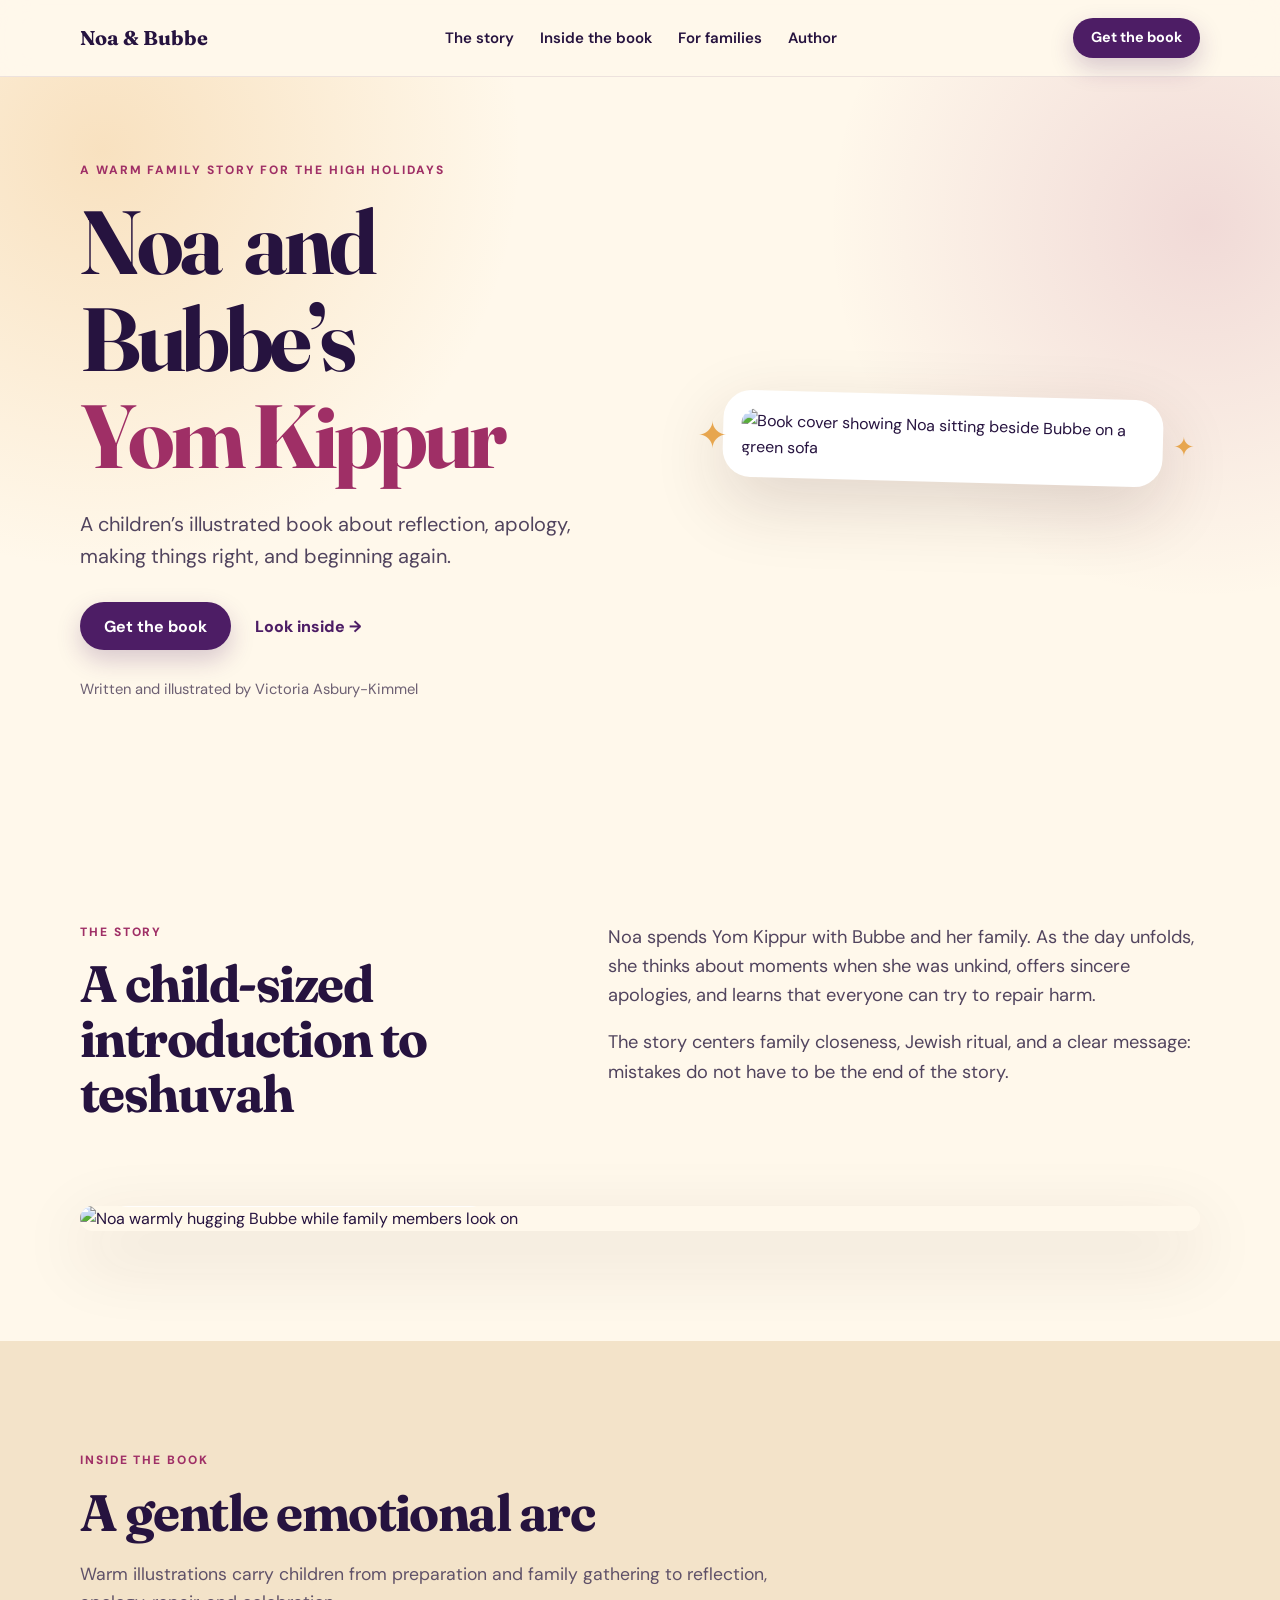
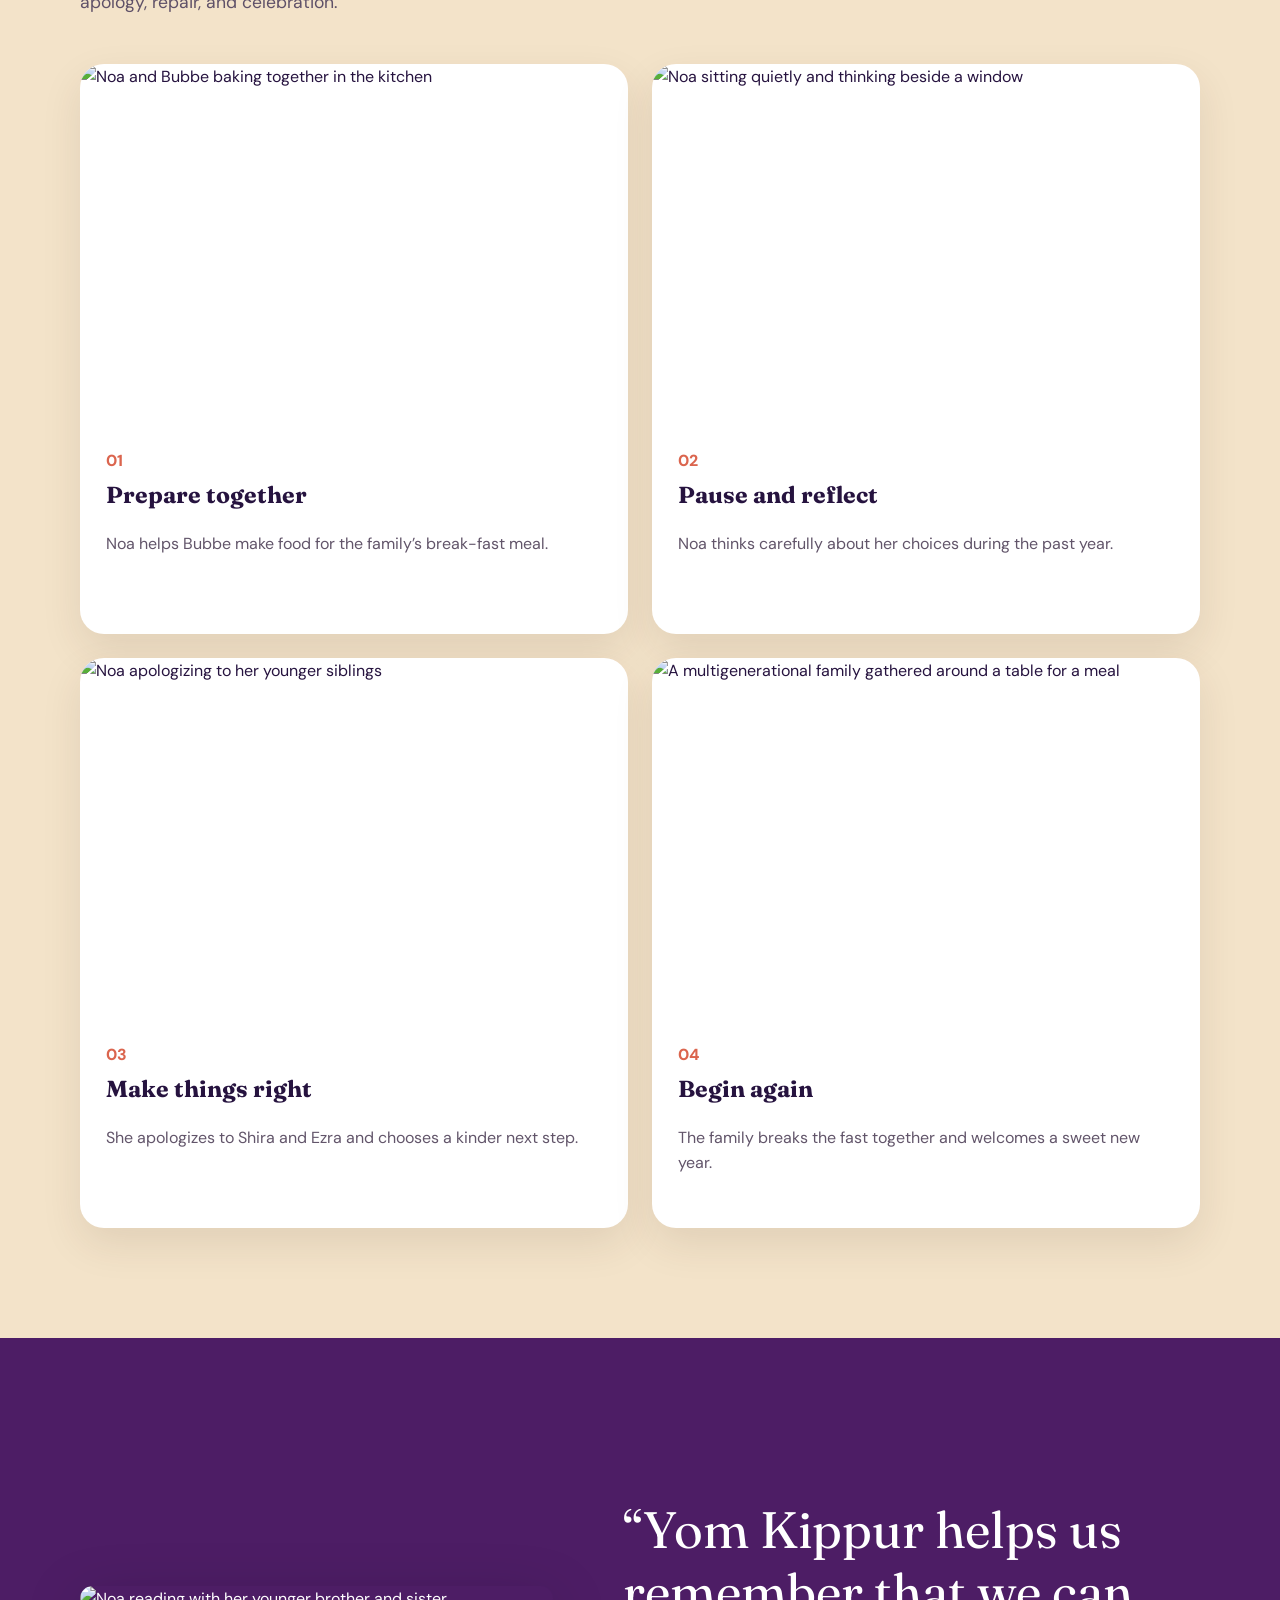
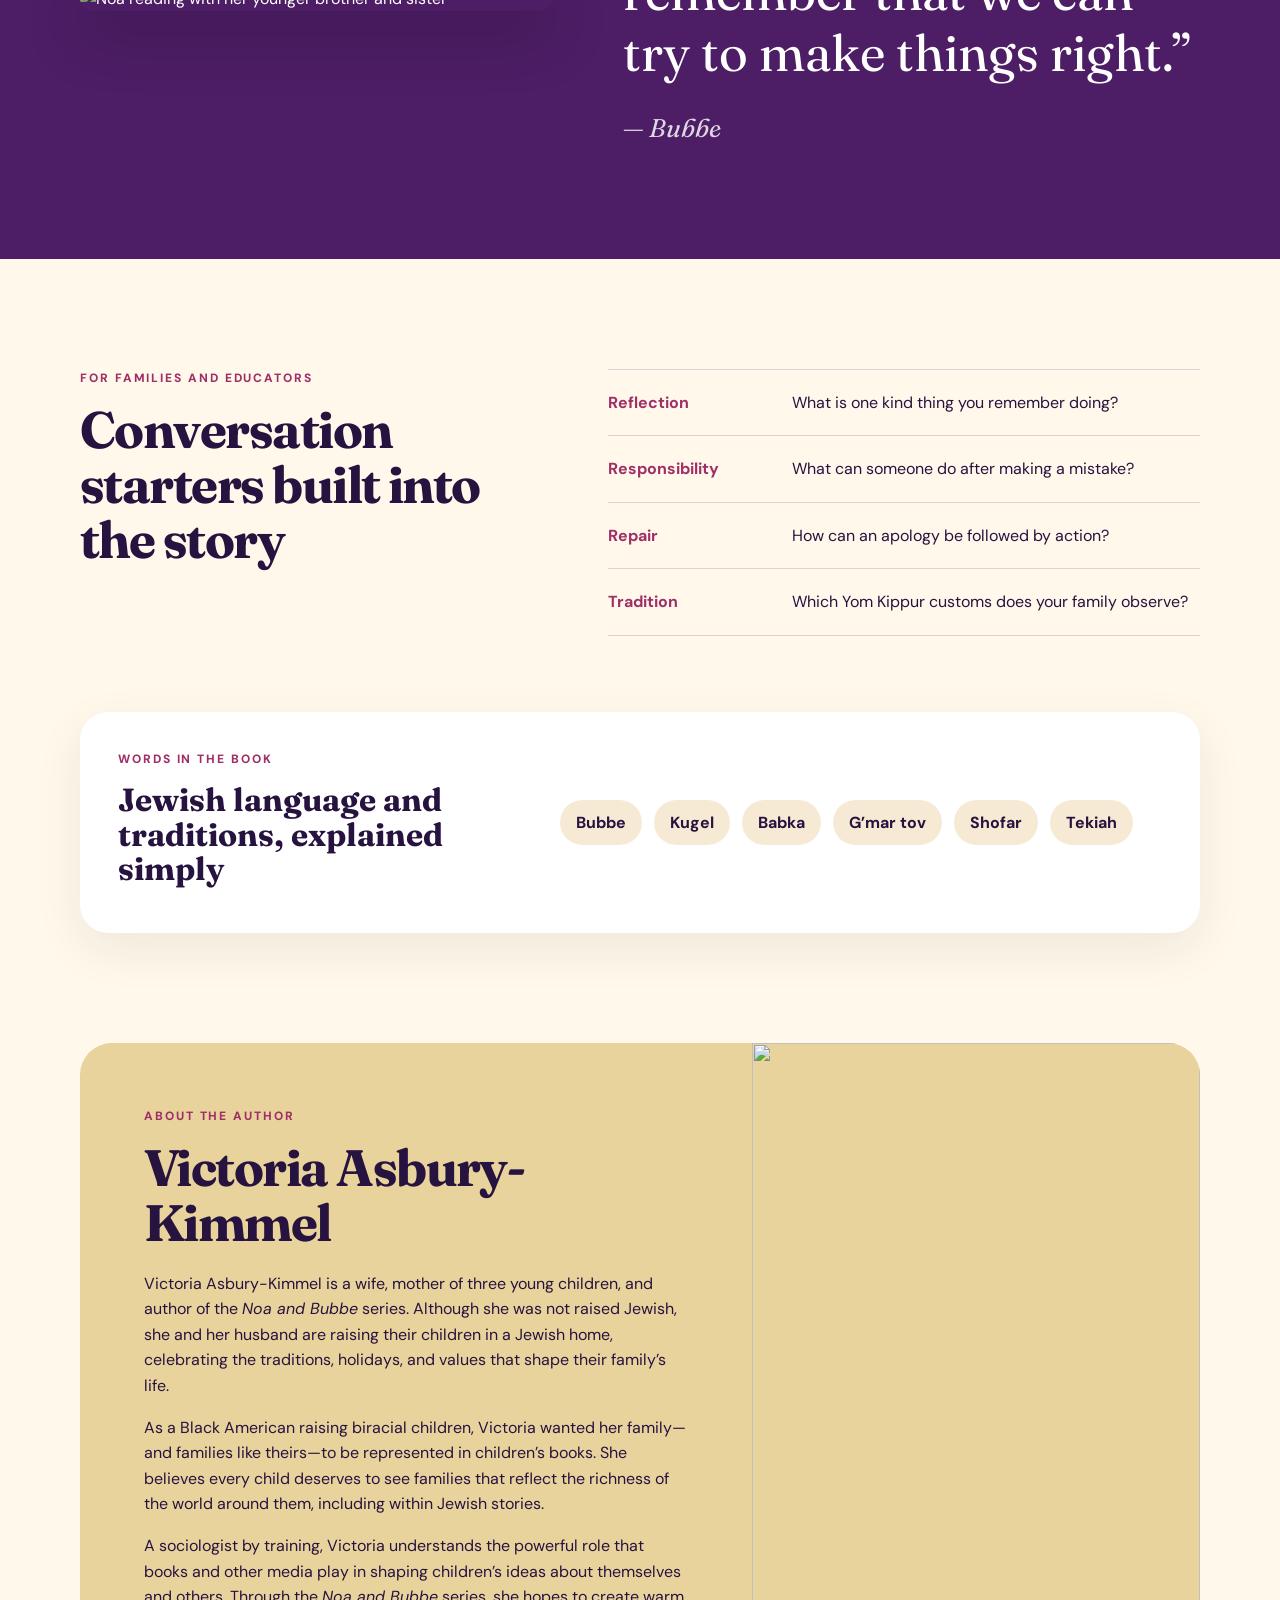
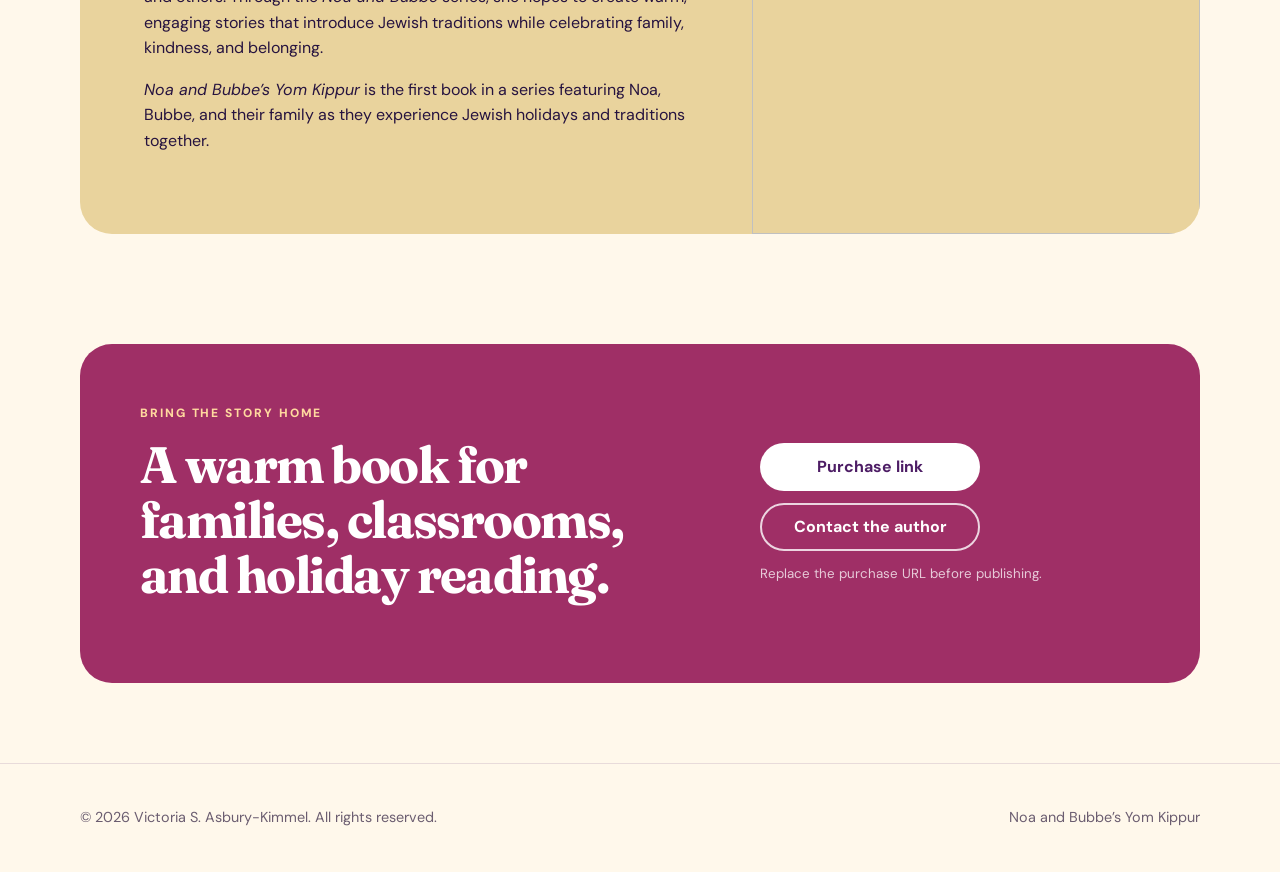
==== index.html @ d08d51b4 "Update index.html Updated email address; need to update seller link" ====
<!doctype html>
<html lang="en">
<head>
  <meta charset="utf-8">
  <meta name="viewport" content="width=device-width, initial-scale=1">
  <meta name="description" content="Noa and Bubbe's Yom Kippur, a children's illustrated book by Victoria Asbury-Kimmel about reflection, apology, repair, family, and fresh starts.">
  <title>Noa and Bubbe's Yom Kippur | Victoria Asbury-Kimmel</title>
  <link rel="preconnect" href="https://fonts.googleapis.com">
  <link rel="preconnect" href="https://fonts.gstatic.com" crossorigin>
  <link href="https://fonts.googleapis.com/css2?family=DM+Sans:wght@400;500;600;700&family=Fraunces:opsz,wght@9..144,600;9..144,700&display=swap" rel="stylesheet">
  <link rel="stylesheet" href="styles.css">
</head>
<body>
  <a class="skip-link" href="#main">Skip to content</a>
 
  <header class="site-header">
    <div class="shell nav">
      <a class="brand" href="#top" aria-label="Noa and Bubbe's Yom Kippur home">
        <span>Noa &amp; Bubbe</span>
      </a>
      <nav aria-label="Primary navigation">
        <a href="#story">The story</a>
        <a href="#inside">Inside the book</a>
        <a href="#families">For families</a>
        <a href="#author">Author</a>
      </nav>
      <a class="button button-small" href="#buy">Get the book</a>
    </div>
  </header>

  <main id="main">
    <section class="hero" id="top">
      <div class="shell hero-grid">
        <div class="hero-copy">
          <p class="eyebrow">A warm family story for the High Holidays</p>
          <h1>Noa <span class="title-and">and</span><br><span class="title-bubbe">Bubbe’s</span><br><em>Yom Kippur</em></h1>
          <p class="dek">A children’s illustrated book about reflection, apology, making things right, and beginning again.</p>
          <div class="hero-actions">
            <a class="button" href="#buy">Get the book</a>
            <a class="text-link" href="#inside">Look inside <span aria-hidden="true">→</span></a>
          </div>
          <p class="byline">Written and illustrated by Victoria Asbury-Kimmel</p>
        </div>
        <div class="hero-art">
          <div class="cover-frame">
            <img src="cover.png" alt="Book cover showing Noa sitting beside Bubbe on a green sofa">
          </div>
          <span class="spark spark-one">✦</span>
          <span class="spark spark-two">✦</span>
        </div>
      </div>
    </section>

    <section class="intro" id="story">
      <div class="shell two-column">
        <div>
          <p class="eyebrow">The story</p>
          <h2>A child-sized introduction to teshuvah</h2>
        </div>
        <div class="prose">
          <p>Noa spends Yom Kippur with Bubbe and her family. As the day unfolds, she thinks about moments when she was unkind, offers sincere apologies, and learns that everyone can try to repair harm.</p>
          <p>The story centers family closeness, Jewish ritual, and a clear message: mistakes do not have to be the end of the story.</p>
        </div>
      </div>
    </section>

    <section class="feature-image">
      <div class="shell">
        <figure class="wide-card">
          <img src="hero-family.png" alt="Noa warmly hugging Bubbe while family members look on">
          <figcaption>Family, tradition, reflection, and a fresh start.</figcaption>
        </figure>
      </div>
    </section>

    <section class="inside" id="inside">
      <div class="shell">
        <div class="section-heading">
          <p class="eyebrow">Inside the book</p>
          <h2>A gentle emotional arc</h2>
          <p>Warm illustrations carry children from preparation and family gathering to reflection, apology, repair, and celebration.</p>
        </div>

        <div class="story-grid">
          <article class="story-card preparation-card">
            <img src="baking.png" alt="Noa and Bubbe baking together in the kitchen">
            <div>
              <span>01</span>
              <h3>Prepare together</h3>
              <p>Noa helps Bubbe make food for the family’s break-fast meal.</p>
            </div>
          </article>
          <article class="story-card">
            <img src="reflection.png" alt="Noa sitting quietly and thinking beside a window">
            <div>
              <span>02</span>
              <h3>Pause and reflect</h3>
              <p>Noa thinks carefully about her choices during the past year.</p>
            </div>
          </article>
          <article class="story-card">
            <img src="apology.png" alt="Noa apologizing to her younger siblings">
            <div>
              <span>03</span>
              <h3>Make things right</h3>
              <p>She apologizes to Shira and Ezra and chooses a kinder next step.</p>
            </div>
          </article>
          <article class="story-card">
            <img src="break-fast.png" alt="A multigenerational family gathered around a table for a meal">
            <div>
              <span>04</span>
              <h3>Begin again</h3>
              <p>The family breaks the fast together and welcomes a sweet new year.</p>
            </div>
          </article>
        </div>
      </div>
    </section>

    <section class="quote-band">
      <div class="shell quote-wrap">
        <img src="reading.png" alt="Noa reading with her younger brother and sister">
        <blockquote>
          <p>“Yom Kippur helps us remember that we can try to make things right.”</p>
          <cite>— Bubbe</cite>
        </blockquote>
      </div>
    </section>

    <section class="families" id="families">
      <div class="shell two-column">
        <div>
          <p class="eyebrow">For families and educators</p>
          <h2>Conversation starters built into the story</h2>
        </div>
        <div class="family-list">
          <div><strong>Reflection</strong><span>What is one kind thing you remember doing?</span></div>
          <div><strong>Responsibility</strong><span>What can someone do after making a mistake?</span></div>
          <div><strong>Repair</strong><span>How can an apology be followed by action?</span></div>
          <div><strong>Tradition</strong><span>Which Yom Kippur customs does your family observe?</span></div>
        </div>
      </div>

      <div class="shell glossary-card">
        <div>
          <p class="eyebrow">Words in the book</p>
          <h3>Jewish language and traditions, explained simply</h3>
        </div>
        <div class="terms">
          <span>Bubbe</span><span>Kugel</span><span>Babka</span><span>G’mar tov</span><span>Shofar</span><span>Tekiah</span>
        </div>
      </div>
    </section>

    <section class="author" id="author">
      <div class="shell author-card">
        <div>
          <p class="eyebrow">About the author</p>
          <h2 class="author-name">Victoria Asbury-Kimmel</h2>
          <p>Victoria Asbury-Kimmel is a wife, mother of three young children, and author of the <em>Noa and Bubbe</em> series. Although she was not raised Jewish, she and her husband are raising their children in a Jewish home, celebrating the traditions, holidays, and values that shape their family’s life.</p>
          <p>As a Black American raising biracial children, Victoria wanted her family—and families like theirs—to be represented in children’s books. She believes every child deserves to see families that reflect the richness of the world around them, including within Jewish stories.</p>
          <p>A sociologist by training, Victoria understands the powerful role that books and other media play in shaping children’s ideas about themselves and others. Through the <em>Noa and Bubbe</em> series, she hopes to create warm, engaging stories that introduce Jewish traditions while celebrating family, kindness, and belonging.</p>
          <p><em>Noa and Bubbe’s Yom Kippur</em> is the first book in a series featuring Noa, Bubbe, and their family as they experience Jewish holidays and traditions together.</p>
        </div>
        <img src="floral.png" alt="" role="presentation">
      </div>
    </section>

    <section class="buy" id="buy">
      <div class="shell buy-card">
        <div>
          <p class="eyebrow">Bring the story home</p>
          <h2>A warm book for families, classrooms, and holiday reading.</h2>
        </div>
        <div class="buy-actions">
          <a class="button button-light" href="#" aria-label="Purchase link placeholder">Purchase link</a>
          <a class="button button-outline" href="mailto:victoriaasburykimmel@gmail.com">Contact the author</a>
          <small>Replace the purchase URL before publishing.</small>
        </div>
      </div>
    </section>
  </main>

  <footer>
    <div class="shell footer-grid">
      <p>© 2026 Victoria S. Asbury-Kimmel. All rights reserved.</p>
      <p>Noa and Bubbe’s Yom Kippur</p>
    </div>
  </footer>

  <script src="script.js"></script>
</body>
</html>
---- styles.css ----
:root {
  --ink: #26133f;
  --plum: #4d1d65;
  --berry: #9f2f66;
  --coral: #db654e;
  --gold: #e7a64f;
  --cream: #fff8eb;
  --paper: #f7ead4;
  --sage: #7c9472;
  --white: #ffffff;
  --shadow: 0 24px 70px rgba(63, 33, 31, .16);
}

* { box-sizing: border-box; }
html { scroll-behavior: smooth; }
body {
  margin: 0;
  color: var(--ink);
  background: var(--cream);
  font-family: "DM Sans", sans-serif;
  line-height: 1.6;
}
img { display: block; max-width: 100%; }
a { color: inherit; }
.shell { width: min(1120px, calc(100% - 40px)); margin-inline: auto; }
.skip-link { position: absolute; left: -9999px; }
.skip-link:focus { left: 16px; top: 16px; z-index: 100; background: white; padding: 12px; }

.site-header {
  position: sticky; top: 0; z-index: 20;
  background: rgba(255, 248, 235, .88);
  backdrop-filter: blur(16px);
  border-bottom: 1px solid rgba(77,29,101,.1);
}
.nav { height: 76px; display: flex; align-items: center; justify-content: space-between; gap: 24px; }
.brand { text-decoration: none; font-family: "Fraunces", serif; font-size: 1.25rem; font-weight: 700; }
nav { display: flex; gap: 26px; }
nav a { text-decoration: none; font-size: .94rem; font-weight: 600; }
nav a:hover { color: var(--berry); }

.button {
  display: inline-flex; align-items: center; justify-content: center;
  min-height: 48px; padding: 0 24px; border-radius: 999px;
  background: var(--plum); color: white; text-decoration: none; font-weight: 700;
  box-shadow: 0 10px 24px rgba(77,29,101,.22);
  transition: transform .2s ease, box-shadow .2s ease;
}
.button:hover { transform: translateY(-2px); box-shadow: 0 14px 30px rgba(77,29,101,.28); }
.button-small { min-height: 40px; padding-inline: 18px; font-size: .9rem; }

.hero {
  position: relative; overflow: hidden;
  background:
    radial-gradient(circle at 8% 10%, rgba(231,166,79,.28), transparent 31%),
    radial-gradient(circle at 94% 20%, rgba(159,47,102,.15), transparent 28%),
    var(--cream);
  padding: 84px 0 96px;
}
.hero::after {
  content: ""; position: absolute; inset: auto 0 0; height: 24px;
  background: url("assets/floral.png") center/340px auto repeat-x;
  opacity: .28;
}
.hero-grid { display: grid; grid-template-columns: 1.02fr .98fr; align-items: center; gap: 72px; }
.eyebrow {
  margin: 0 0 14px; color: var(--berry); text-transform: uppercase;
  letter-spacing: .16em; font-size: .75rem; font-weight: 800;
}
h1, h2, h3 { font-family: "Fraunces", serif; line-height: 1.08; margin-top: 0; }
h1 { font-size: clamp(3rem, 7vw, 5.65rem); margin-bottom: 24px; letter-spacing: -.045em; }
h1 em { color: var(--berry); font-style: normal; }

.title-and {
  display: inline-block;
  margin-left: .16em;
}
.title-bubbe {
  display: inline-block;
  margin-left: 0;
}

h2 { font-size: clamp(2.1rem, 4vw, 3.55rem); letter-spacing: -.03em; margin-bottom: 20px; }
h3 { font-size: 1.45rem; margin-bottom: 8px; }
.dek { max-width: 640px; font-size: 1.25rem; margin-bottom: 30px; color: #51445e; }
.hero-actions { display: flex; align-items: center; gap: 24px; }
.text-link { color: var(--plum); font-weight: 800; text-decoration: none; }
.byline { margin-top: 28px; font-size: .92rem; color: #6d6073; }
.hero-art { position: relative; display: grid; place-items: center; }
.cover-frame {
  width: min(440px, 100%);
  padding: 18px; border-radius: 28px; background: white; box-shadow: var(--shadow);
  transform: rotate(1.5deg);
}
.cover-frame img { border-radius: 16px; }
.spark { position: absolute; color: var(--gold); font-size: 2.3rem; }
.spark-one { left: 2%; top: 12%; }
.spark-two { right: 1%; bottom: 16%; font-size: 1.6rem; }

.intro { padding: 110px 0 64px; }
.two-column { display: grid; grid-template-columns: .85fr 1.15fr; gap: 90px; }
.prose { font-size: 1.14rem; color: #51445e; }
.prose p:first-child { margin-top: 0; }

.feature-image { padding-bottom: 110px; }
.wide-card { margin: 0; position: relative; overflow: hidden; border-radius: 32px; box-shadow: var(--shadow); }
.wide-card img { width: 100%; max-height: 690px; object-fit: cover; }
.wide-card figcaption {
  position: absolute; left: 24px; bottom: 24px; margin: 0;
  background: rgba(255,255,255,.9); padding: 12px 18px; border-radius: 999px; font-weight: 700;
}

.inside { padding: 110px 0; background: #f3e3c9; }
.section-heading { max-width: 730px; margin-bottom: 48px; }
.section-heading > p:last-child { font-size: 1.1rem; color: #5f5168; }
.story-grid {
  display: grid;
  grid-template-columns: repeat(2, minmax(0, 1fr));
  gap: 24px;
  align-items: stretch;
}
.story-card {
  background: var(--white);
  border-radius: 24px;
  overflow: hidden;
  box-shadow: 0 16px 40px rgba(67,39,25,.1);
  display: grid;
  grid-template-rows: 360px 1fr;
  min-height: 570px;
}
.story-card img {
  width: 100%;
  height: 360px;
  object-fit: cover;
  object-position: center;
}
.preparation-card img {
  object-position: center 58%;
}
.story-card > div {
  padding: 24px 26px 28px;
  min-height: 210px;
  display: flex;
  flex-direction: column;
  justify-content: flex-start;
}
.story-card span { display: inline-block; color: var(--coral); font-weight: 800; margin-bottom: 8px; }
.story-card p { margin-bottom: 0; color: #62556a; }

.quote-band { padding: 110px 0; background: var(--plum); color: white; }
.quote-wrap { display: grid; grid-template-columns: .9fr 1.1fr; gap: 70px; align-items: center; }
.quote-wrap img { border-radius: 28px; box-shadow: 0 20px 60px rgba(0,0,0,.25); }
blockquote { margin: 0; }
blockquote p {
  font-family: "Fraunces", serif;
  font-size: clamp(2rem,4vw,3.8rem);
  line-height: 1.2;
  margin-bottom: 24px;
}
blockquote cite {
  display: block;
  font-family: "Fraunces", serif;
  font-size: clamp(1.2rem, 2vw, 1.8rem);
  font-style: italic;
  color: rgba(255,255,255,.82);
}

.families { padding: 110px 0; }
.family-list { border-top: 1px solid rgba(77,29,101,.18); }
.family-list div { display: grid; grid-template-columns: 160px 1fr; gap: 24px; padding: 20px 0; border-bottom: 1px solid rgba(77,29,101,.18); }
.family-list strong { color: var(--berry); }
.glossary-card {
  margin-top: 76px; padding: 38px; border-radius: 28px; background: white;
  display: grid; grid-template-columns: .8fr 1.2fr; align-items: center; gap: 40px;
  box-shadow: 0 16px 48px rgba(67,39,25,.08);
}
.glossary-card h3 { font-size: 2rem; }
.terms { display: flex; flex-wrap: wrap; gap: 12px; }
.terms span { background: var(--paper); padding: 10px 16px; border-radius: 999px; font-weight: 700; }

.author { padding: 0 0 110px; }
.author-card { overflow: hidden; background: #e9d39d; border-radius: 32px; display: grid; grid-template-columns: 1.2fr .8fr; align-items: stretch; }
.author-card > div { padding: 64px; }
.author-card img { width: 100%; height: 100%; object-fit: cover; }
.placeholder-note { font-size: .9rem; color: #62556a; font-style: italic; }

.buy { padding: 0 0 80px; }
.buy-card {
  background: var(--berry); color: white; border-radius: 32px; padding: 60px;
  display: grid; grid-template-columns: 1.2fr .8fr; gap: 50px; align-items: center;
}
.buy-card .eyebrow { color: #ffd99f; }
.buy-actions { display: flex; flex-direction: column; align-items: flex-start; gap: 12px; }
.button-light { background: white; color: var(--plum); box-shadow: none; min-width: 220px; }
.button-outline { background: transparent; border: 2px solid rgba(255,255,255,.8); box-shadow: none; min-width: 220px; }
.buy-actions small { max-width: 300px; color: rgba(255,255,255,.75); }

footer { padding: 28px 0; border-top: 1px solid rgba(77,29,101,.13); font-size: .9rem; color: #6b5d70; }
.footer-grid { display: flex; justify-content: space-between; gap: 20px; }

@media (max-width: 820px) {
  nav { display: none; }
  .hero { padding-top: 58px; }
  .hero-grid, .two-column, .quote-wrap, .glossary-card, .author-card, .buy-card { grid-template-columns: 1fr; gap: 42px; }
  .hero-copy { text-align: center; }
  .dek { margin-inline: auto; }
  .hero-actions { justify-content: center; }
  .hero-art { max-width: 520px; margin-inline: auto; }
  .story-grid { grid-template-columns: 1fr; }
  .author-card img { max-height: 340px; }
}
@media (max-width: 560px) {
  .shell { width: min(100% - 28px, 1120px); }
  .site-header .button-small { display: none; }
  h1 { font-size: 3.25rem; }
  .hero-actions { flex-direction: column; }
  .intro, .inside, .quote-band, .families { padding-block: 76px; }
  .family-list div { grid-template-columns: 1fr; gap: 4px; }
  .glossary-card, .author-card > div, .buy-card { padding: 30px; }
  .footer-grid { flex-direction: column; gap: 4px; }
}


@media (max-width: 820px) {
  .story-card {
    grid-template-rows: 320px 1fr;
    min-height: 530px;
  }
  .story-card img {
    height: 320px;
  }
}


@media (max-width: 560px) {
  .story-card {
    grid-template-rows: 250px 1fr;
    min-height: 460px;
  }
  .story-card img {
    height: 250px;
  }
}


.author-name{
  white-space: normal;
}
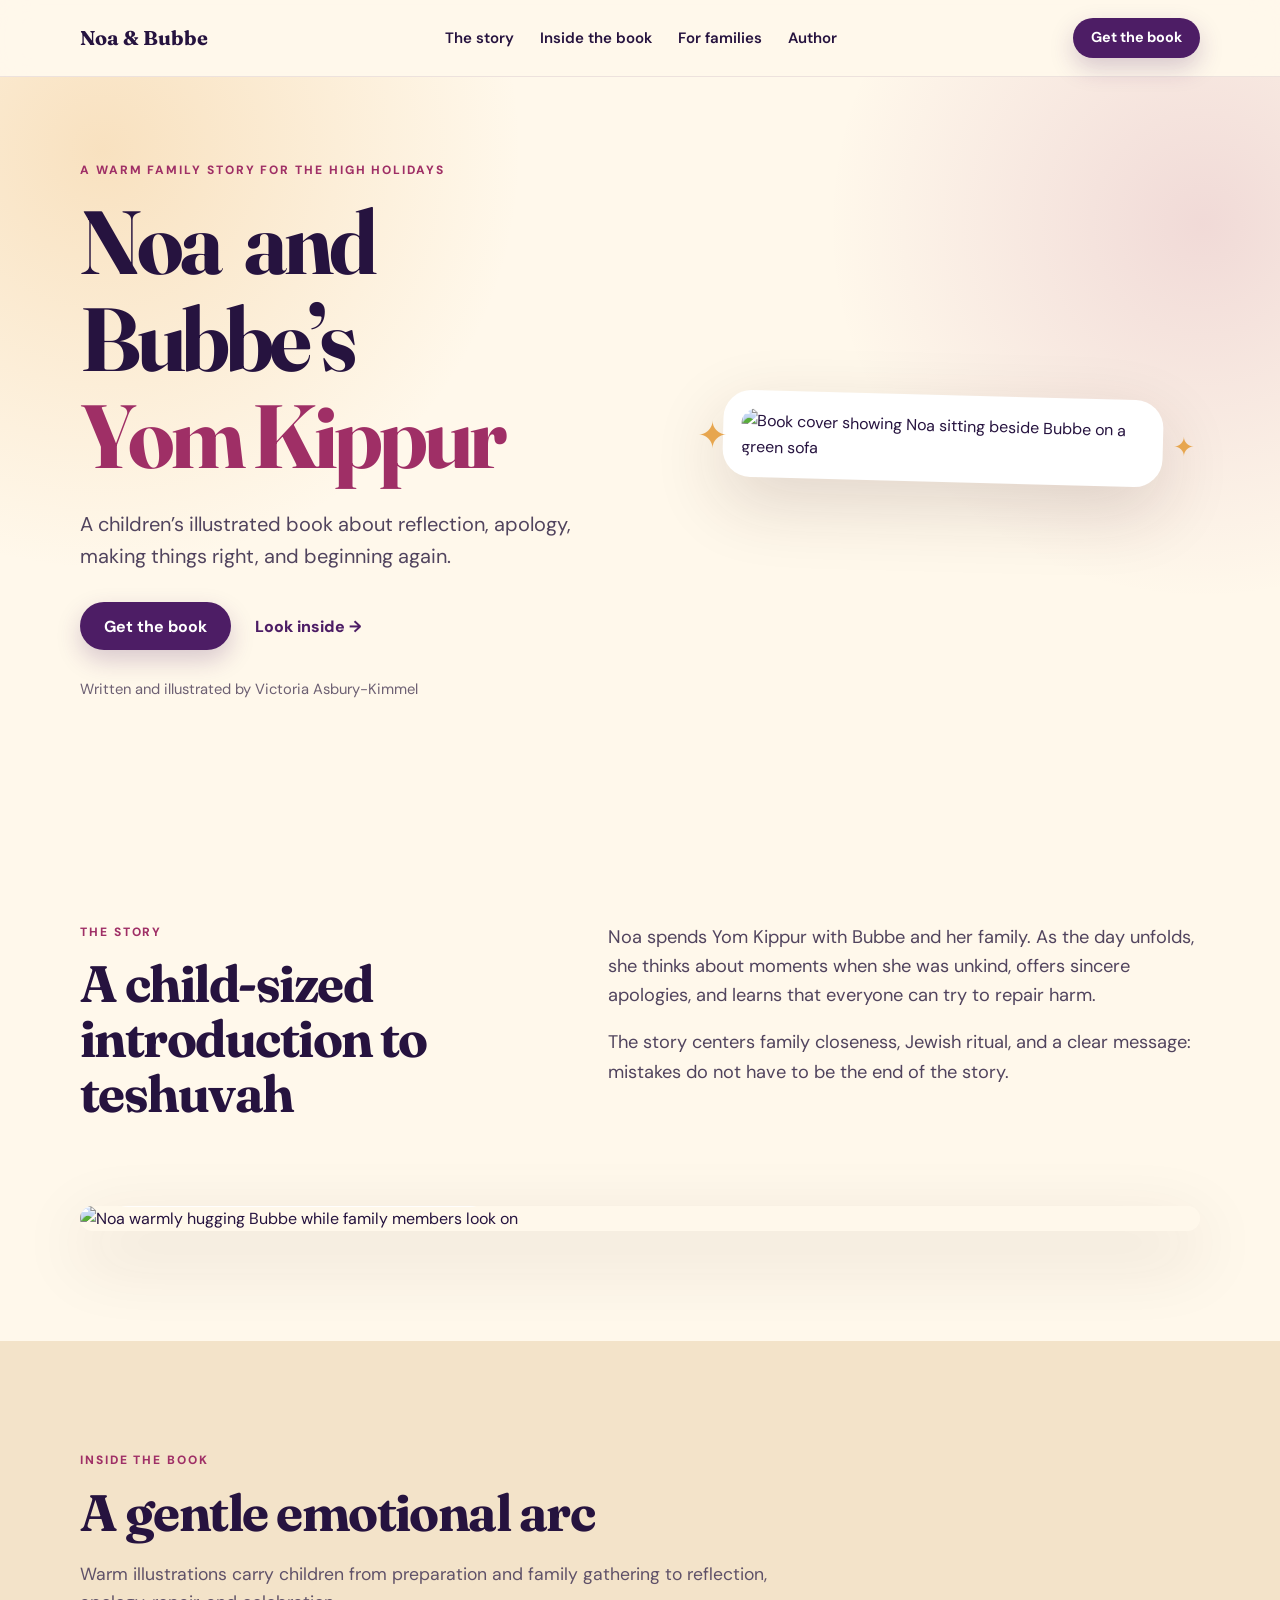
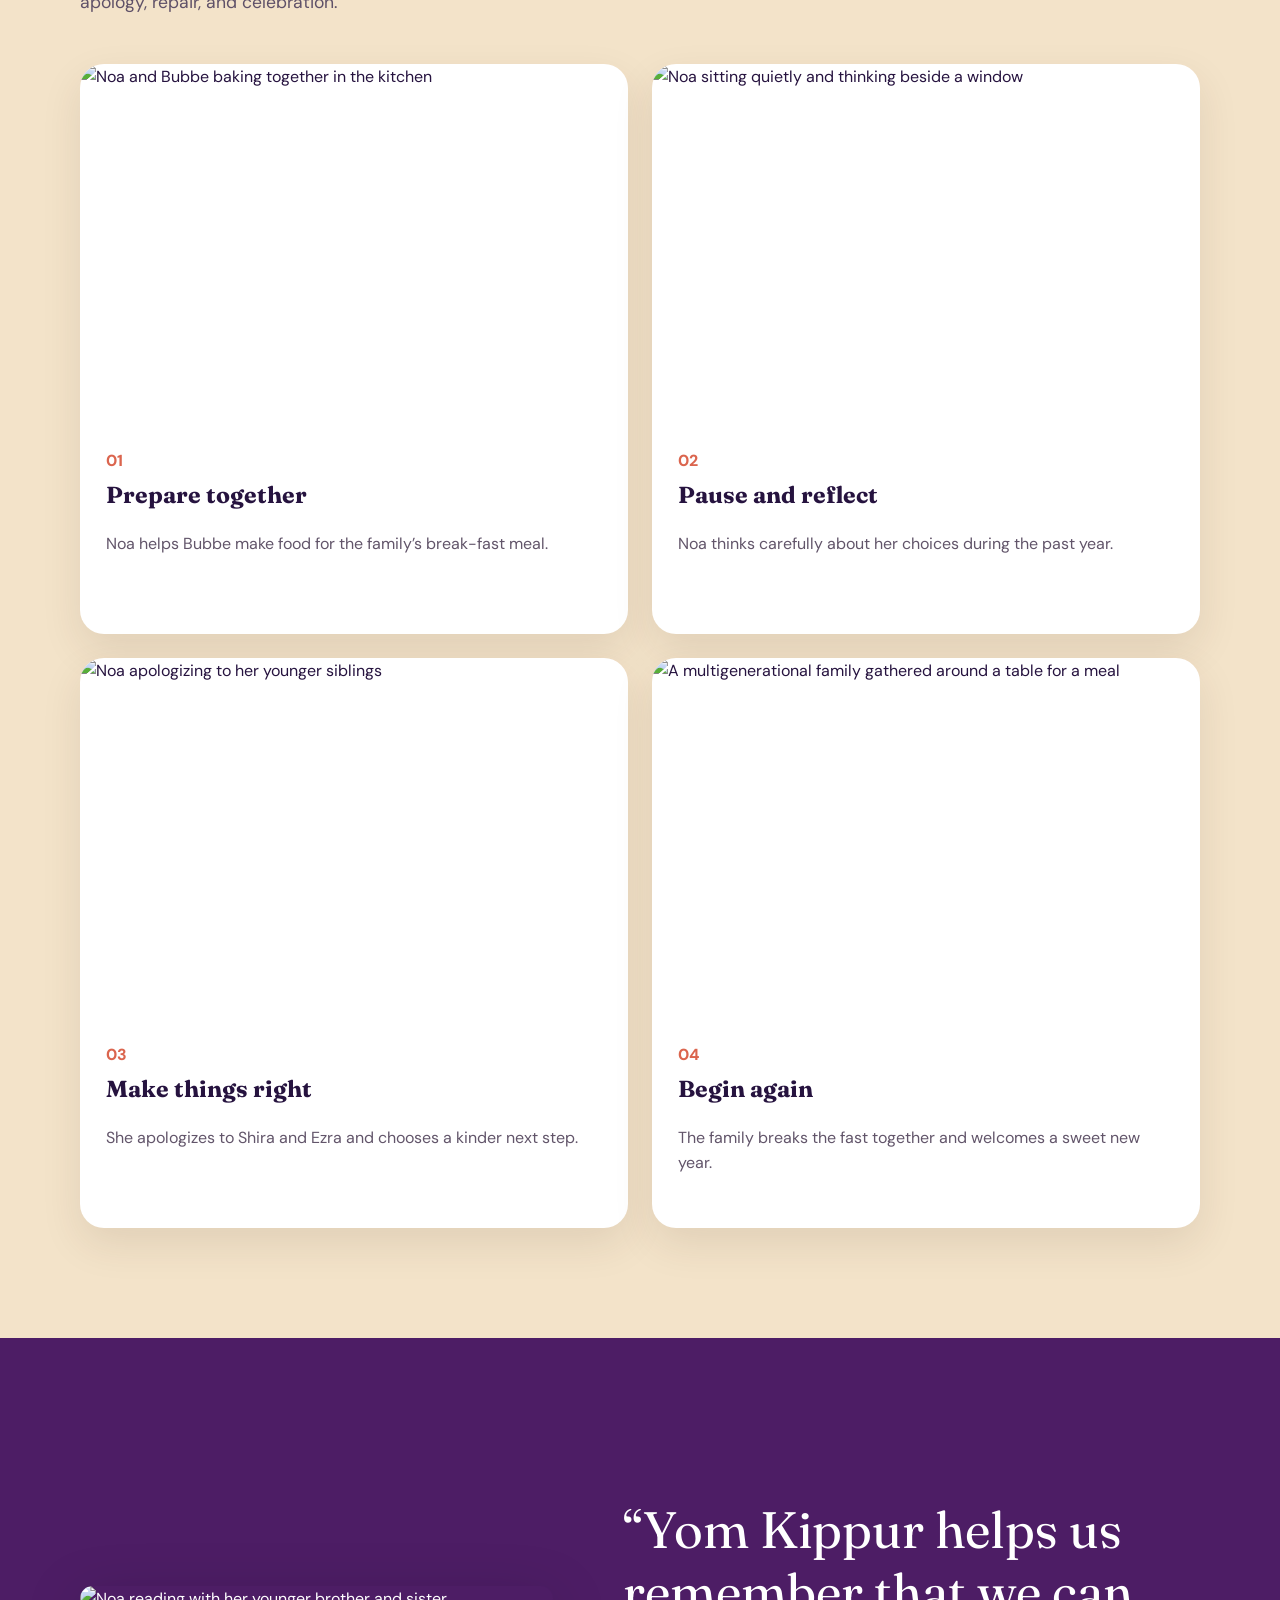
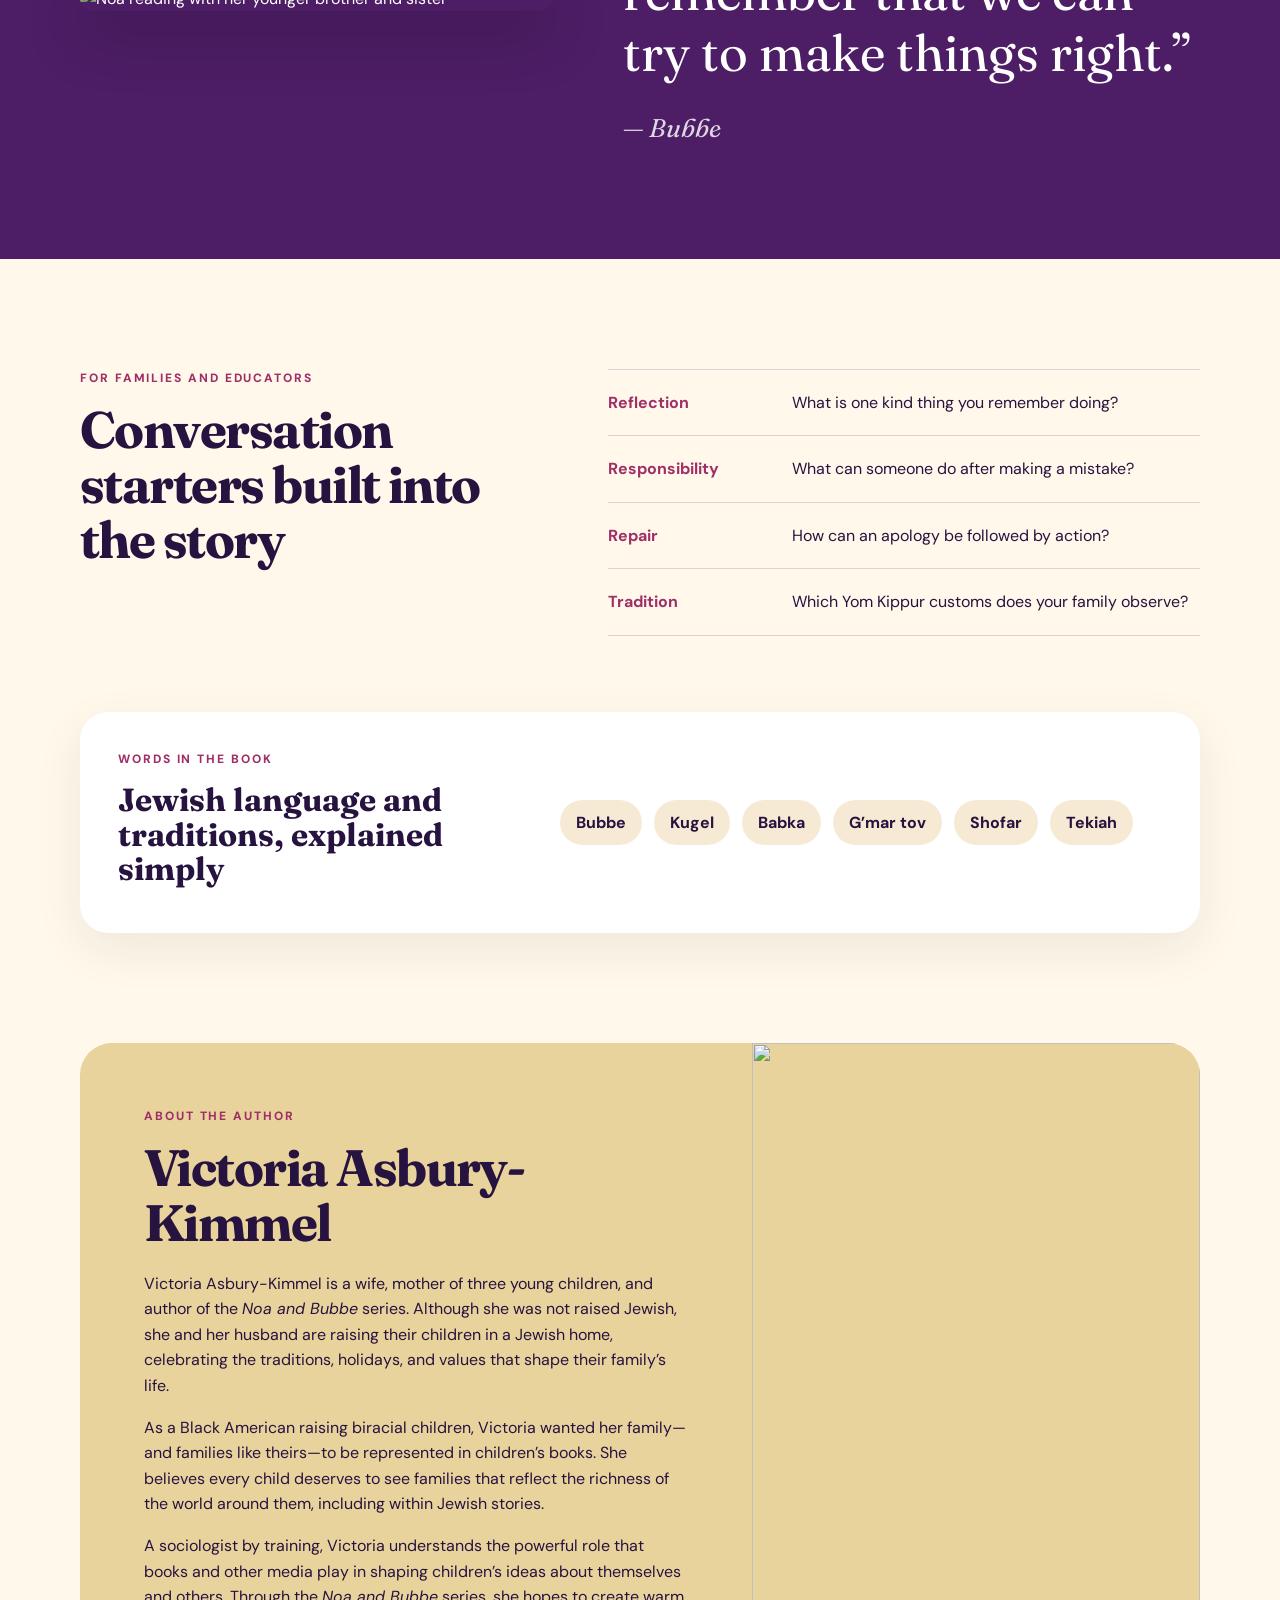
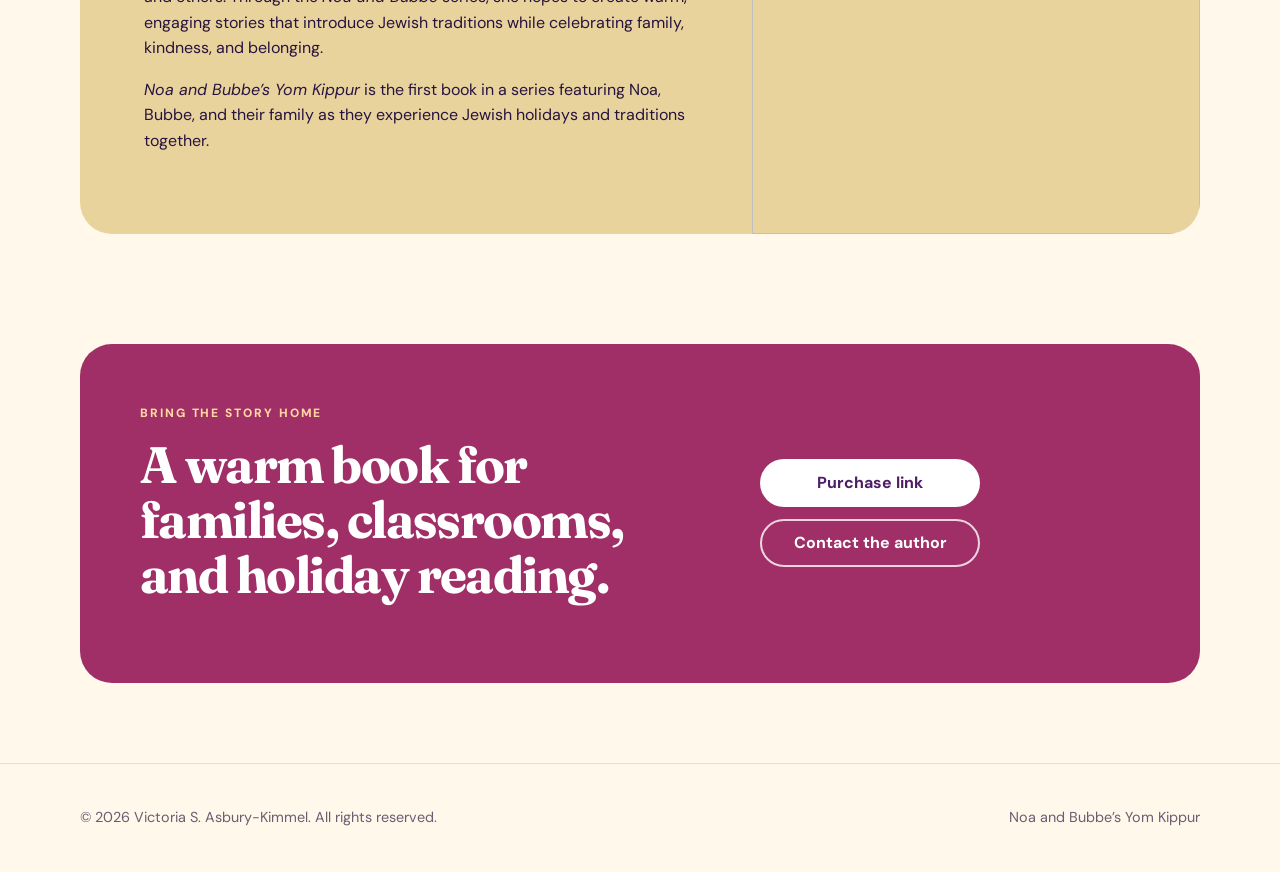
==== commit d0075ea5: "Update index.html" ====
--- a/index.html
+++ b/index.html
@@ -174,9 +174,9 @@
           <h2>A warm book for families, classrooms, and holiday reading.</h2>
         </div>
         <div class="buy-actions">
-          <a class="button button-light" href="#" aria-label="Purchase link placeholder">Purchase link</a>
+          <a class="button button-light" href="#" aria-label="https://www.amazon.com/dp/B0HCPX4PXK">Purchase link</a>
           <a class="button button-outline" href="mailto:victoriaasburykimmel@gmail.com">Contact the author</a>
-          <small>Replace the purchase URL before publishing.</small>
+  
         </div>
       </div>
     </section>
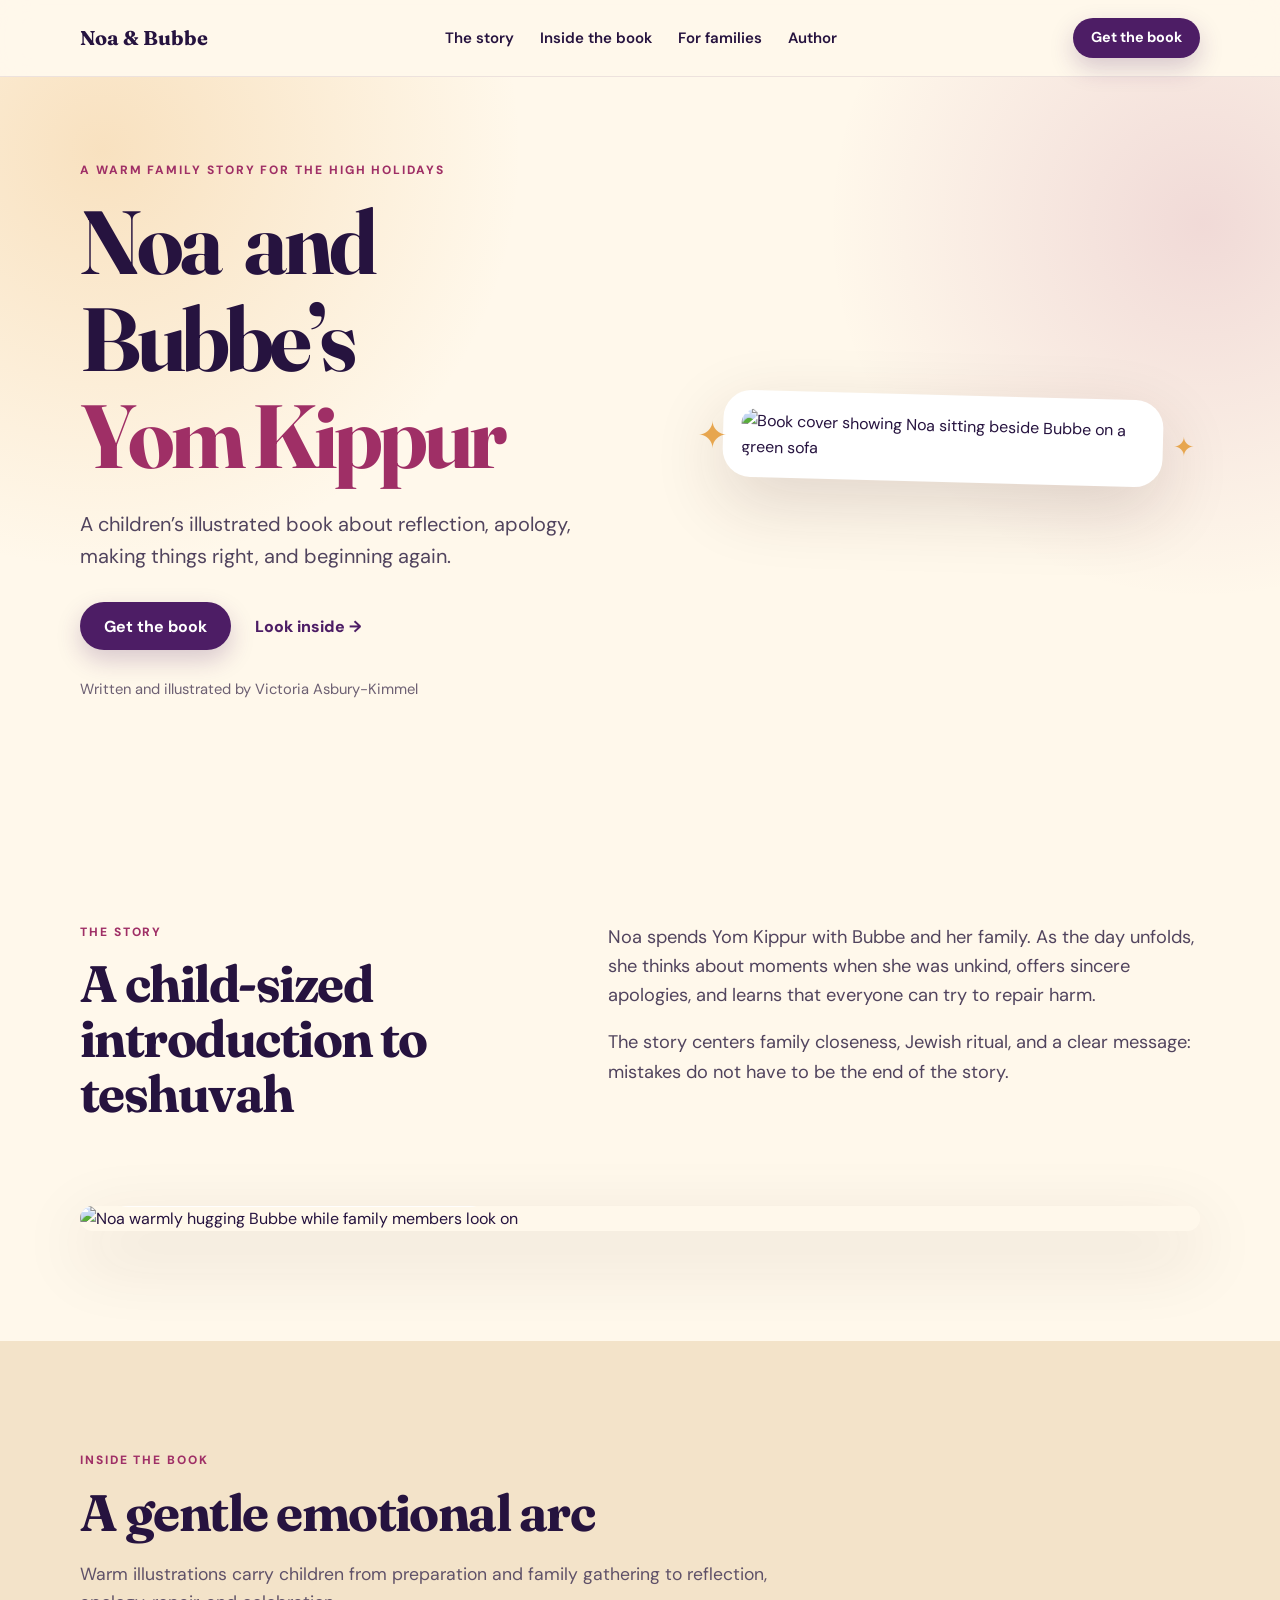
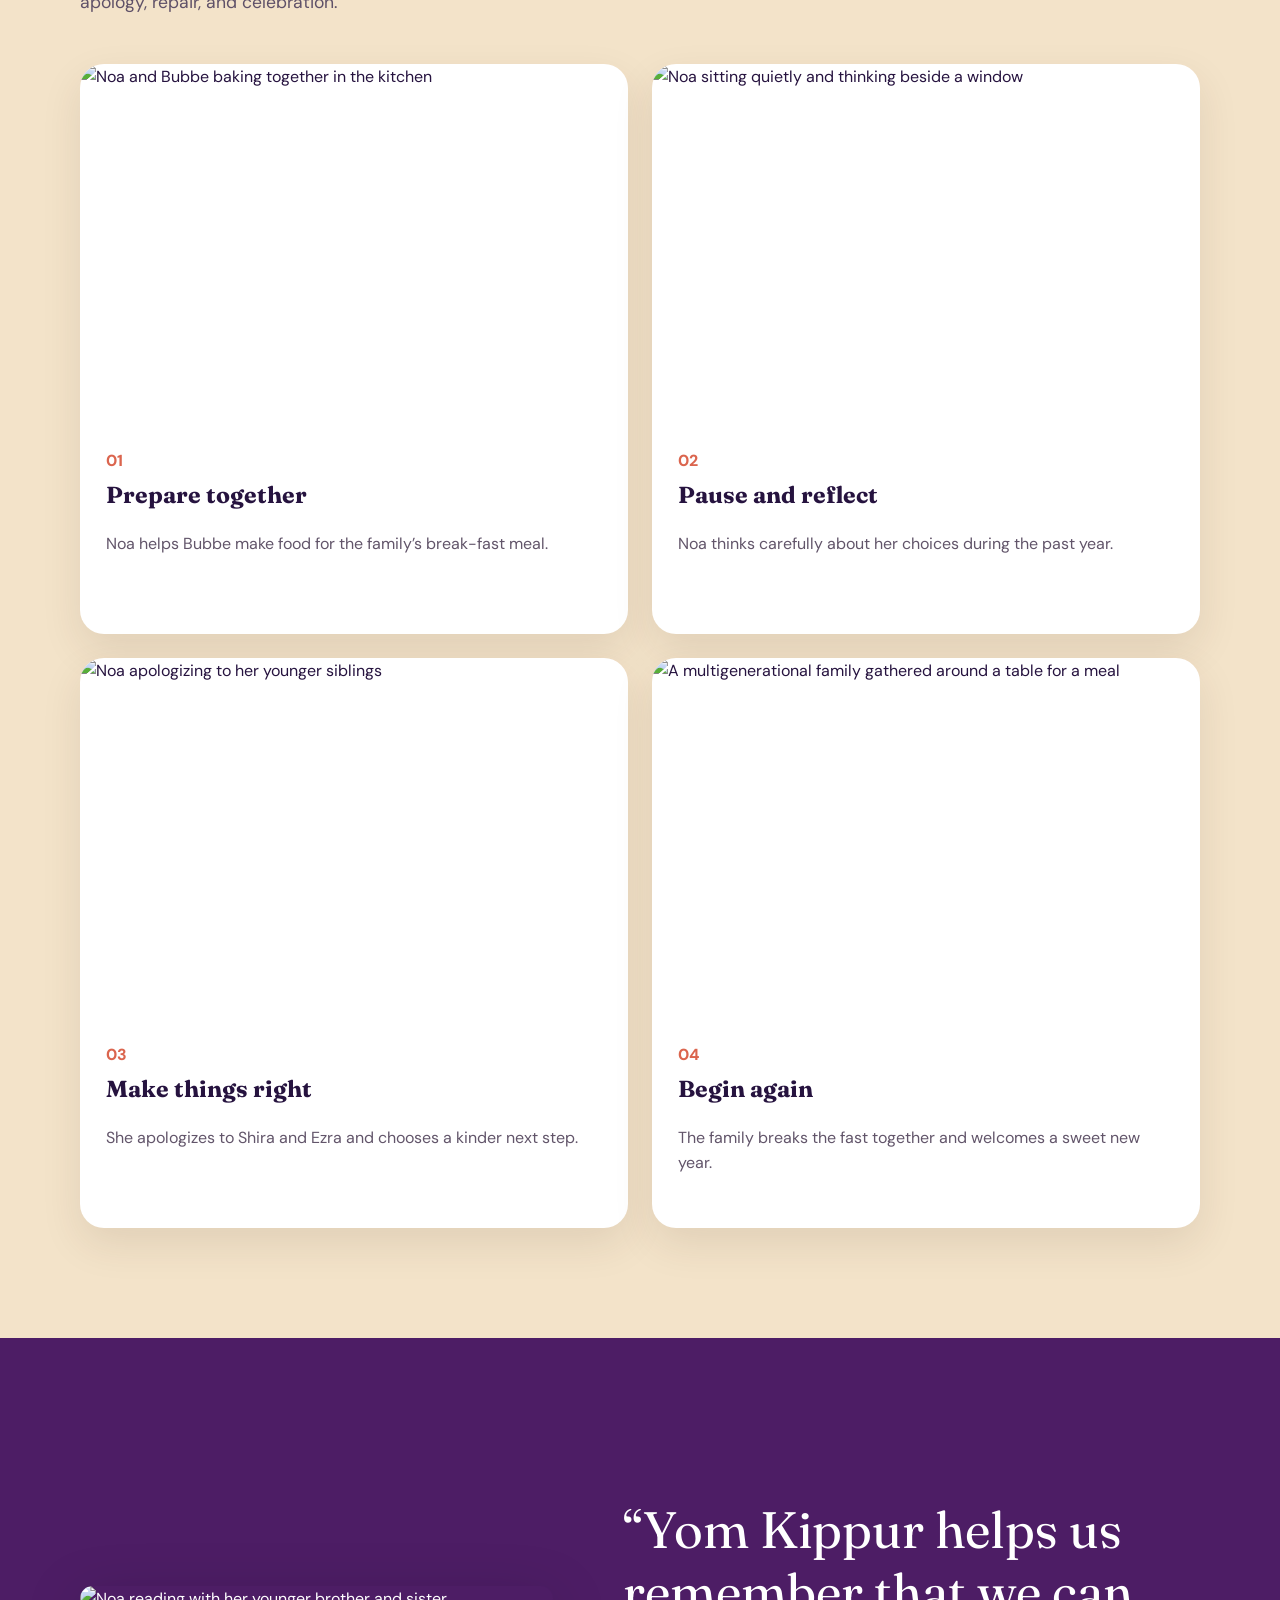
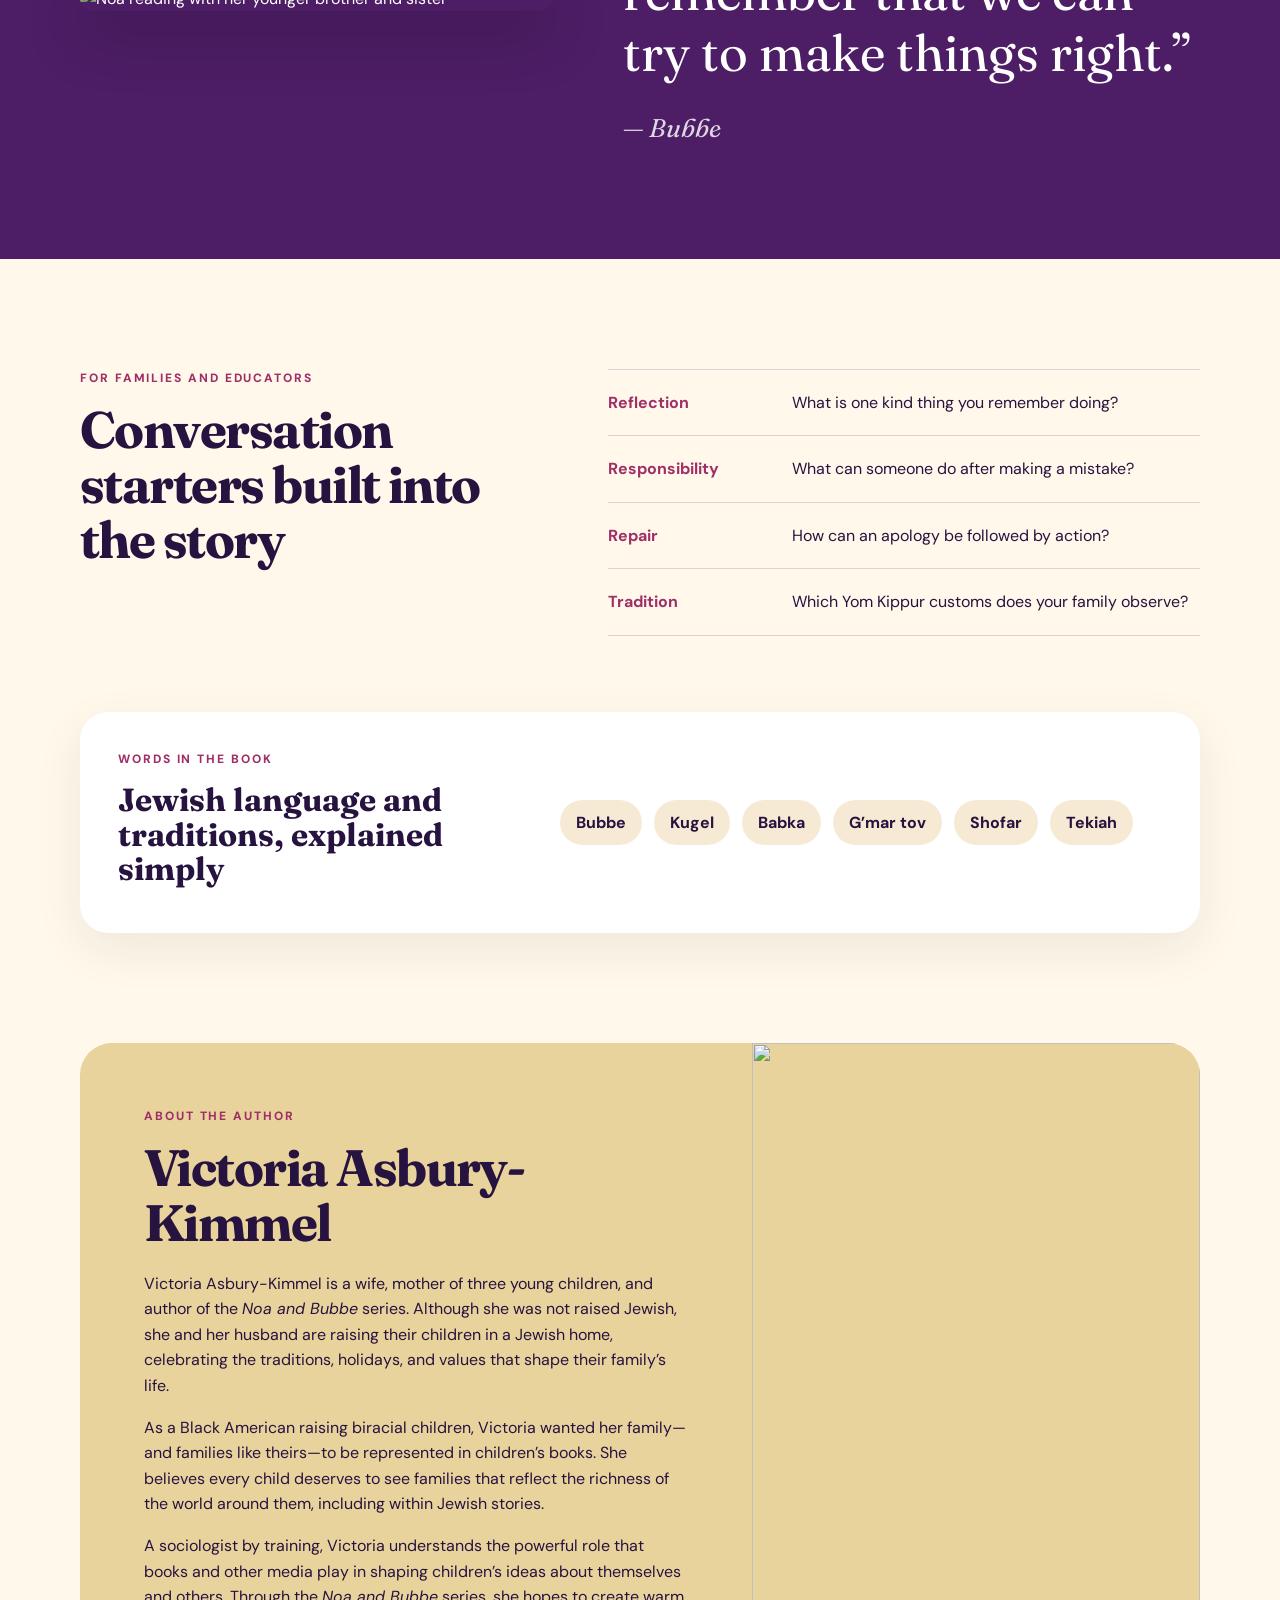
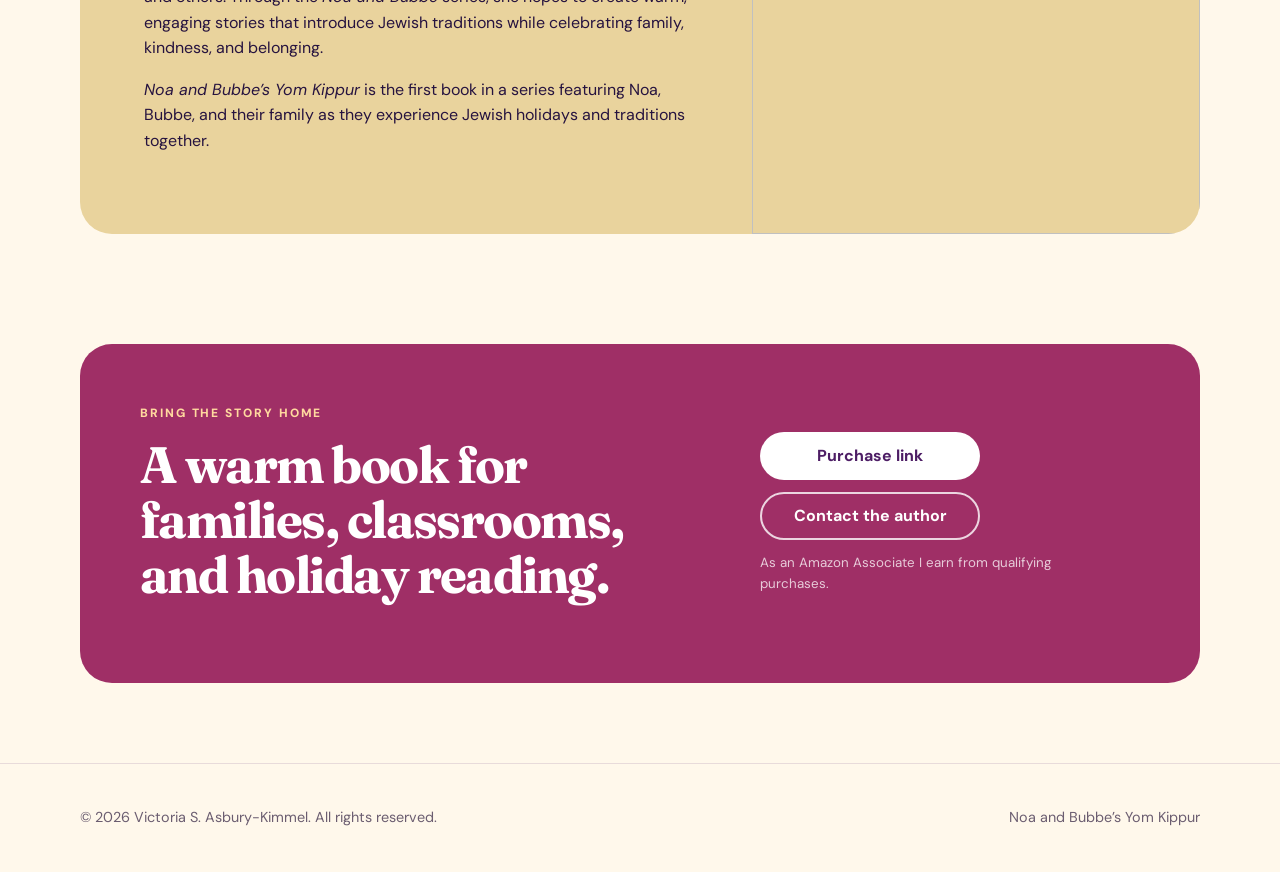
==== commit 4753e5a2: "Update index.html" ====
--- a/index.html
+++ b/index.html
@@ -174,9 +174,9 @@
           <h2>A warm book for families, classrooms, and holiday reading.</h2>
         </div>
         <div class="buy-actions">
-          <a class="button button-light" href="#" aria-label="https://www.amazon.com/dp/B0HCPX4PXK">Purchase link</a>
+          <a class="button button-light" href="https://amzn.to/4xkkJBJ" aria-label="https://amzn.to/4xkkJBJ">Purchase link</a>
           <a class="button button-outline" href="mailto:victoriaasburykimmel@gmail.com">Contact the author</a>
-  
+  <small>As an Amazon Associate I earn from qualifying purchases.</small>
         </div>
       </div>
     </section>
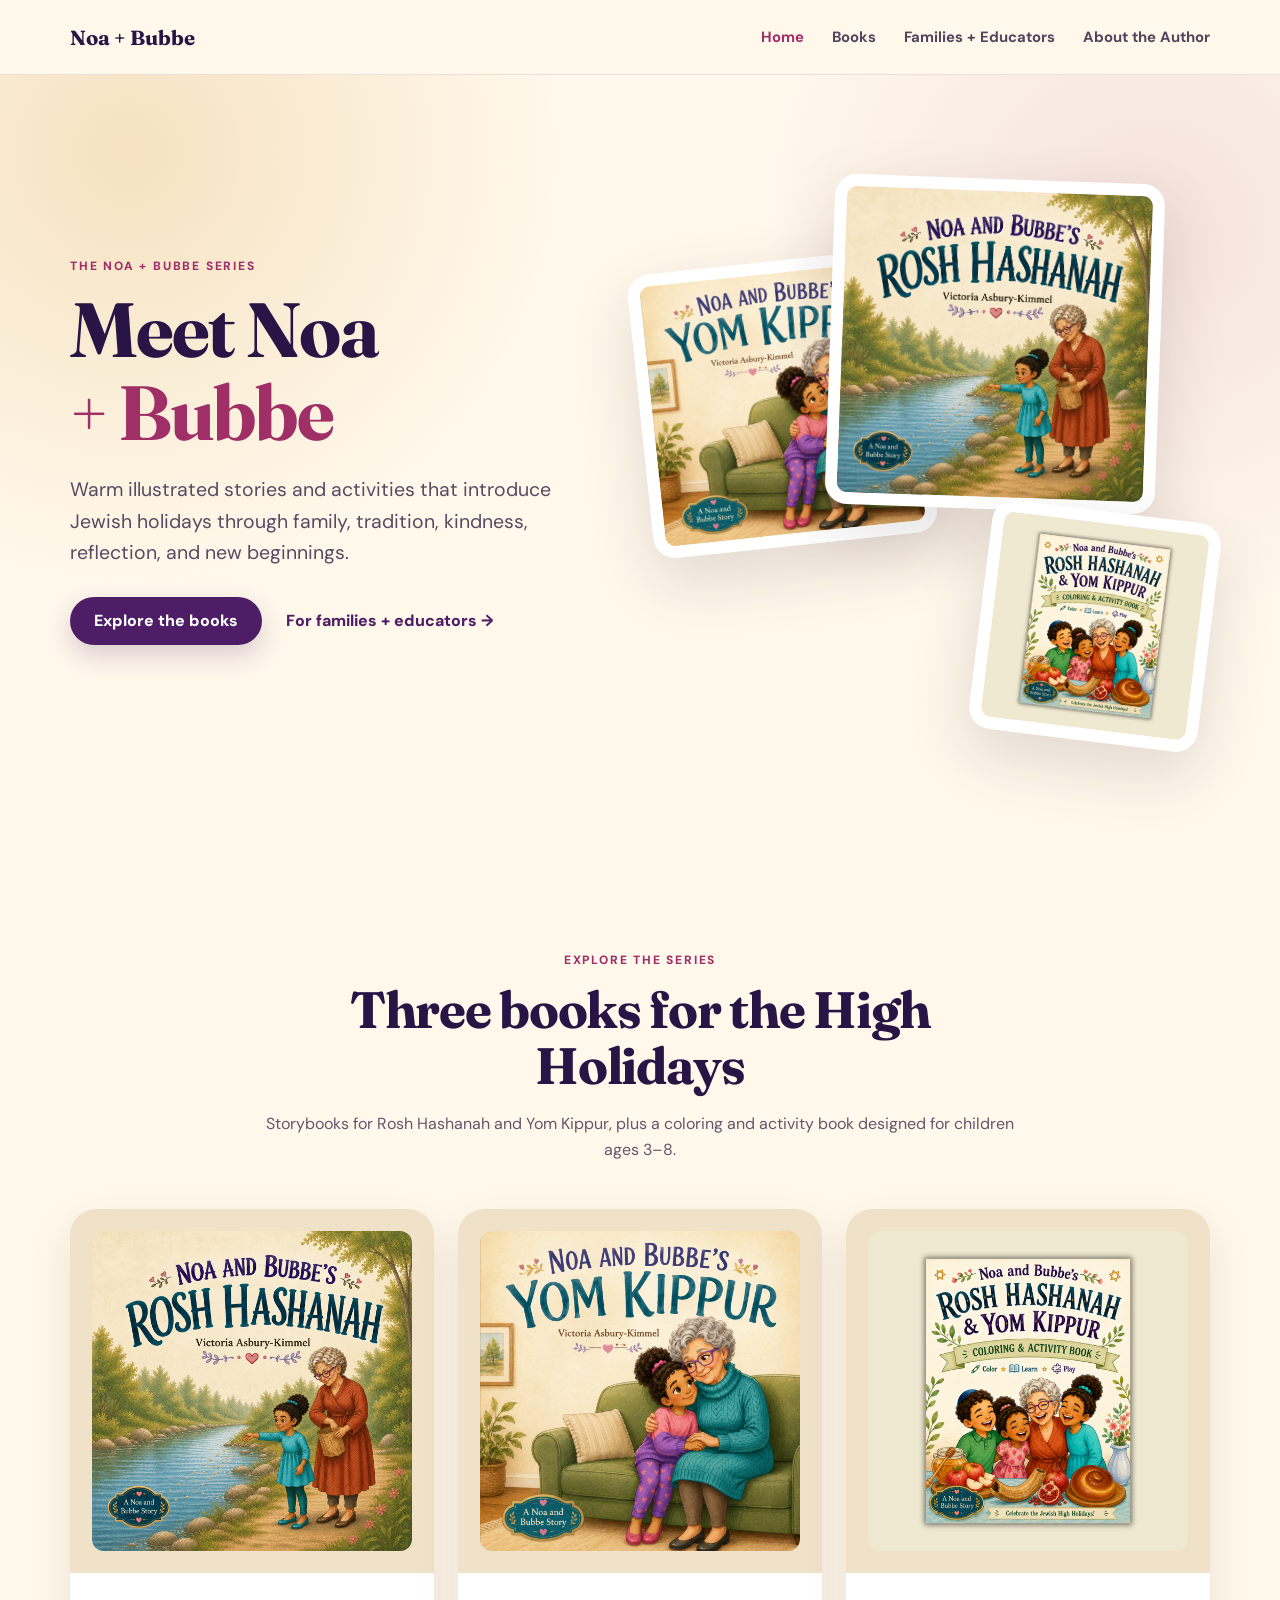
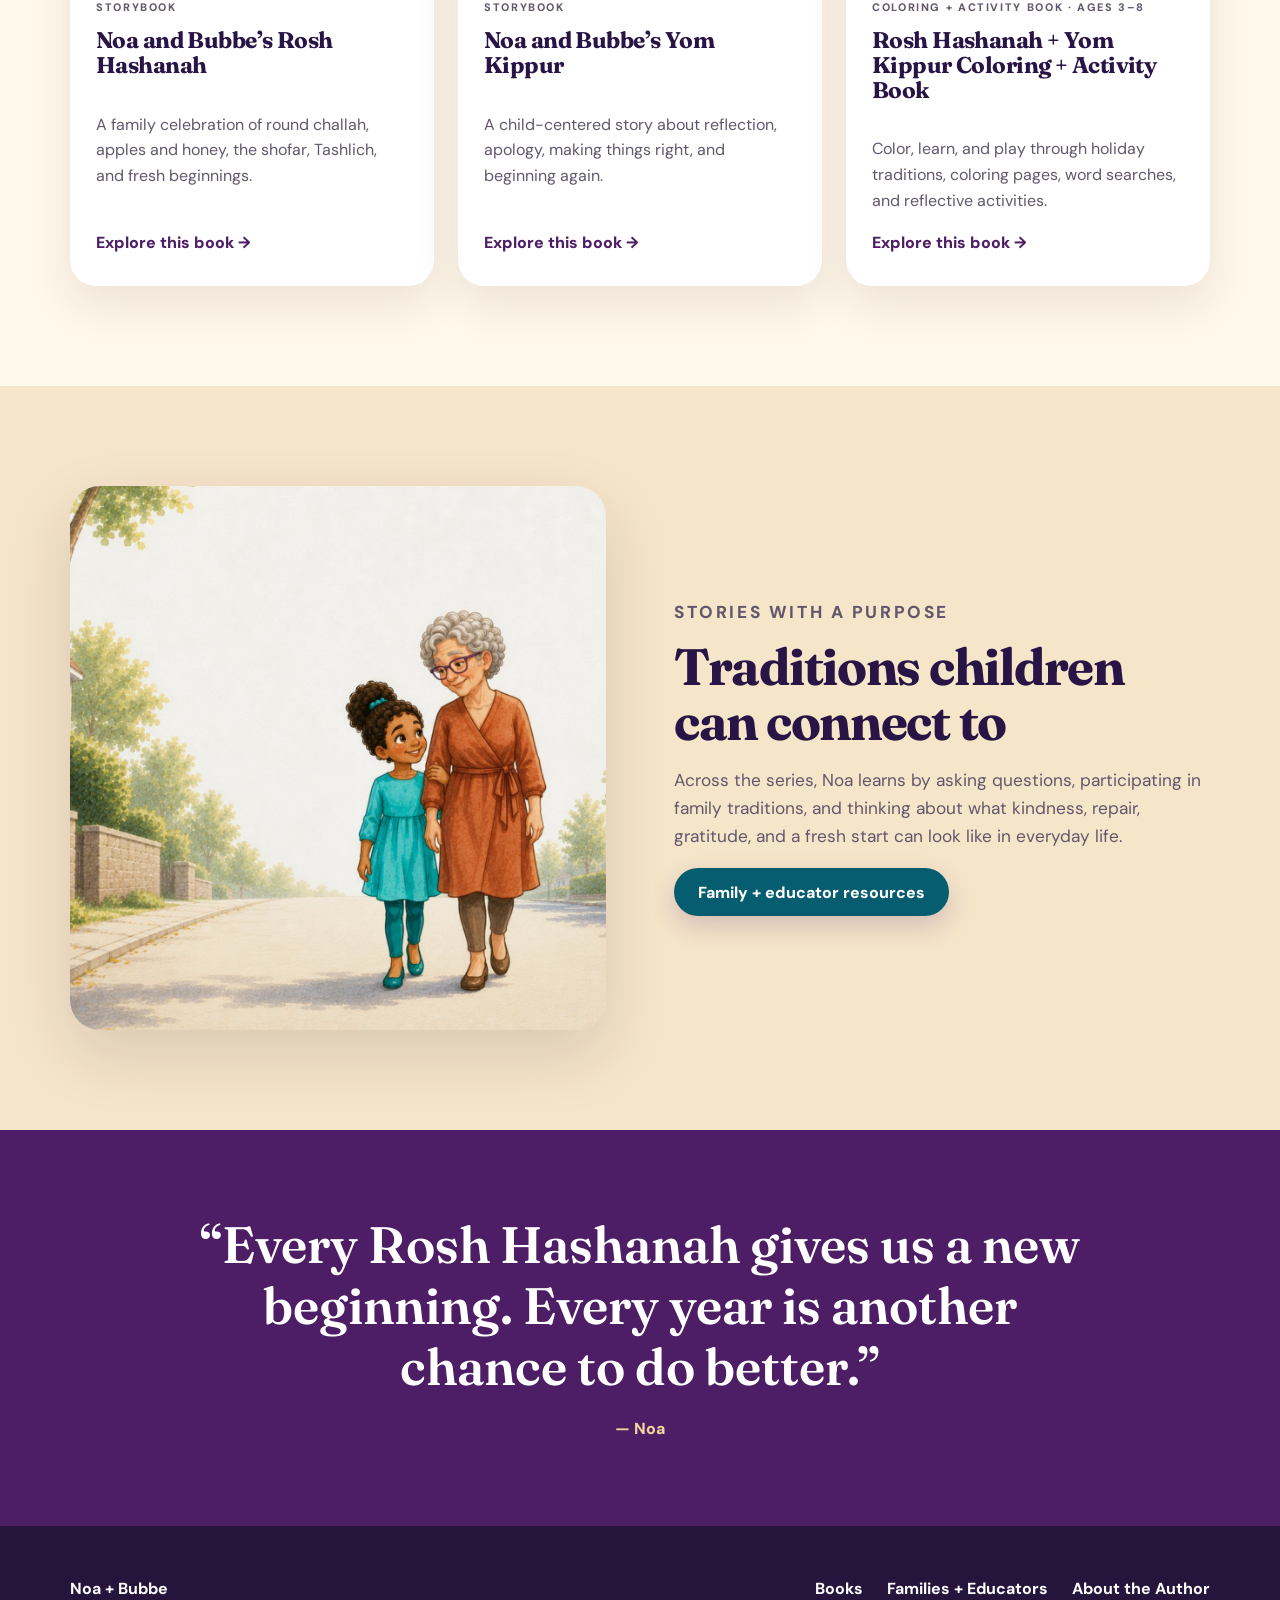
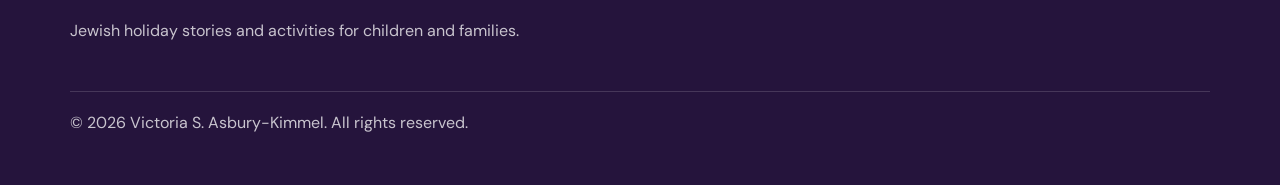
==== commit 601a1b17: "Add files via upload Update Noa + Bubbe website" ====
--- a/index.html
+++ b/index.html
@@ -3,192 +3,92 @@
 <head>
   <meta charset="utf-8">
   <meta name="viewport" content="width=device-width, initial-scale=1">
-  <meta name="description" content="Noa and Bubbe's Yom Kippur, a children's illustrated book by Victoria Asbury-Kimmel about reflection, apology, repair, family, and fresh starts.">
-  <title>Noa and Bubbe's Yom Kippur | Victoria Asbury-Kimmel</title>
+  <meta name="description" content="Meet Noa and Bubbe, a children's book series about Jewish holidays, family traditions, kindness, reflection, and new beginnings.">
+  <title>Noa + Bubbe | Jewish Holiday Books for Children</title>
   <link rel="preconnect" href="https://fonts.googleapis.com">
   <link rel="preconnect" href="https://fonts.gstatic.com" crossorigin>
   <link href="https://fonts.googleapis.com/css2?family=DM+Sans:wght@400;500;600;700&family=Fraunces:opsz,wght@9..144,600;9..144,700&display=swap" rel="stylesheet">
   <link rel="stylesheet" href="styles.css">
 </head>
 <body>
-  <a class="skip-link" href="#main">Skip to content</a>
- 
-  <header class="site-header">
-    <div class="shell nav">
-      <a class="brand" href="#top" aria-label="Noa and Bubbe's Yom Kippur home">
-        <span>Noa &amp; Bubbe</span>
-      </a>
-      <nav aria-label="Primary navigation">
-        <a href="#story">The story</a>
-        <a href="#inside">Inside the book</a>
-        <a href="#families">For families</a>
-        <a href="#author">Author</a>
-      </nav>
-      <a class="button button-small" href="#buy">Get the book</a>
+<a class="skip-link" href="#main">Skip to content</a>
+<header class="site-header">
+  <div class="shell nav-wrap">
+    <a class="brand" href="index.html">Noa + Bubbe</a>
+    <button class="menu-toggle" aria-expanded="false" aria-controls="main-nav">Menu</button>
+    <nav id="main-nav" aria-label="Primary navigation"><a href="index.html" class="active">Home</a>
+<a href="books.html">Books</a>
+<a href="families-educators.html">Families + Educators</a>
+<a href="about.html">About the Author</a></nav>
+  </div>
+</header>
+<main id="main">
+
+<section class="series-hero">
+  <div class="shell hero-grid">
+    <div class="hero-copy">
+      <p class="eyebrow">The Noa + Bubbe series</p>
+      <h1>Meet Noa<br><span>+ Bubbe</span></h1>
+      <p class="dek">Warm illustrated stories and activities that introduce Jewish holidays through family, tradition, kindness, reflection, and new beginnings.</p>
+      <div class="actions"><a class="button" href="books.html">Explore the books</a><a class="text-link" href="families-educators.html">For families + educators →</a></div>
     </div>
-  </header>
+    <div class="cover-stack" aria-label="Three Noa and Bubbe book covers">
+      <img class="stack-yom" src="yom-kippur-cover.jpg" alt="Noa and Bubbe's Yom Kippur book cover">
+      <img class="stack-rosh" src="rosh-hashanah-cover.jpg" alt="Noa and Bubbe's Rosh Hashanah book cover">
+      <img class="stack-activity" src="high-holidays-activity-cover.jpg" alt="Noa and Bubbe's Rosh Hashanah and Yom Kippur Coloring and Activity Book cover">
+    </div>
+  </div>
+</section>
 
-  <main id="main">
-    <section class="hero" id="top">
-      <div class="shell hero-grid">
-        <div class="hero-copy">
-          <p class="eyebrow">A warm family story for the High Holidays</p>
-          <h1>Noa <span class="title-and">and</span><br><span class="title-bubbe">Bubbe’s</span><br><em>Yom Kippur</em></h1>
-          <p class="dek">A children’s illustrated book about reflection, apology, making things right, and beginning again.</p>
-          <div class="hero-actions">
-            <a class="button" href="#buy">Get the book</a>
-            <a class="text-link" href="#inside">Look inside <span aria-hidden="true">→</span></a>
-          </div>
-          <p class="byline">Written and illustrated by Victoria Asbury-Kimmel</p>
-        </div>
-        <div class="hero-art">
-          <div class="cover-frame">
-            <img src="cover.png" alt="Book cover showing Noa sitting beside Bubbe on a green sofa">
-          </div>
-          <span class="spark spark-one">✦</span>
-          <span class="spark spark-two">✦</span>
-        </div>
-      </div>
-    </section>
+<section class="section">
+  <div class="shell section-heading center">
+    <p class="eyebrow">Explore the series</p>
+    <h2>Three books for the High Holidays</h2>
+    <p>Storybooks for Rosh Hashanah and Yom Kippur, plus a coloring and activity book designed for children ages 3–8.</p>
+  </div>
+  <div class="shell book-grid">
+    <article class="book-card">
+      <div class="book-cover-wrap"><img src="rosh-hashanah-cover.jpg" alt=""></div>
+      <div class="book-card-body"><p class="mini-label">Storybook</p><h3>Noa and Bubbe’s Rosh Hashanah</h3><p>A family celebration of round challah, apples and honey, the shofar, Tashlich, and fresh beginnings.</p><a class="card-link" href="rosh-hashanah.html">Explore this book →</a></div>
+    </article>
+    <article class="book-card">
+      <div class="book-cover-wrap"><img src="yom-kippur-cover.jpg" alt=""></div>
+      <div class="book-card-body"><p class="mini-label">Storybook</p><h3>Noa and Bubbe’s Yom Kippur</h3><p>A child-centered story about reflection, apology, making things right, and beginning again.</p><a class="card-link" href="yom-kippur.html">Explore this book →</a></div>
+    </article>
+    <article class="book-card">
+      <div class="book-cover-wrap portrait"><img src="high-holidays-activity-cover.jpg" alt=""></div>
+      <div class="book-card-body"><p class="mini-label">Coloring + Activity Book · Ages 3–8</p><h3>Rosh Hashanah + Yom Kippur Coloring + Activity Book</h3><p>Color, learn, and play through holiday traditions, coloring pages, word searches, and reflective activities.</p><a class="card-link" href="activity-book.html">Explore this book →</a></div>
+    </article>
+  </div>
+</section>
 
-    <section class="intro" id="story">
-      <div class="shell two-column">
-        <div>
-          <p class="eyebrow">The story</p>
-          <h2>A child-sized introduction to teshuvah</h2>
-        </div>
-        <div class="prose">
-          <p>Noa spends Yom Kippur with Bubbe and her family. As the day unfolds, she thinks about moments when she was unkind, offers sincere apologies, and learns that everyone can try to repair harm.</p>
-          <p>The story centers family closeness, Jewish ritual, and a clear message: mistakes do not have to be the end of the story.</p>
-        </div>
-      </div>
-    </section>
+<section class="section warm">
+  <div class="shell feature-split">
+    <img class="feature-art" src="rosh-noa-bubbe.jpg" alt="Noa walking arm in arm with Bubbe">
+    <div class="feature-copy">
+      <p class="eyebrow">Stories with a purpose</p>
+      <h2>Traditions children can connect to</h2>
+      <p>Across the series, Noa learns by asking questions, participating in family traditions, and thinking about what kindness, repair, gratitude, and a fresh start can look like in everyday life.</p>
+      <a class="button secondary" href="families-educators.html">Family + educator resources</a>
+    </div>
+  </div>
+</section>
 
-    <section class="feature-image">
-      <div class="shell">
-        <figure class="wide-card">
-          <img src="hero-family.png" alt="Noa warmly hugging Bubbe while family members look on">
-          <figcaption>Family, tradition, reflection, and a fresh start.</figcaption>
-        </figure>
-      </div>
-    </section>
+<section class="quote-section">
+  <div class="shell quote-inner">
+    <p>“Every Rosh Hashanah gives us a new beginning. Every year is another chance to do better.”</p>
+    <span>— Noa</span>
+  </div>
+</section>
 
-    <section class="inside" id="inside">
-      <div class="shell">
-        <div class="section-heading">
-          <p class="eyebrow">Inside the book</p>
-          <h2>A gentle emotional arc</h2>
-          <p>Warm illustrations carry children from preparation and family gathering to reflection, apology, repair, and celebration.</p>
-        </div>
-
-        <div class="story-grid">
-          <article class="story-card preparation-card">
-            <img src="baking.png" alt="Noa and Bubbe baking together in the kitchen">
-            <div>
-              <span>01</span>
-              <h3>Prepare together</h3>
-              <p>Noa helps Bubbe make food for the family’s break-fast meal.</p>
-            </div>
-          </article>
-          <article class="story-card">
-            <img src="reflection.png" alt="Noa sitting quietly and thinking beside a window">
-            <div>
-              <span>02</span>
-              <h3>Pause and reflect</h3>
-              <p>Noa thinks carefully about her choices during the past year.</p>
-            </div>
-          </article>
-          <article class="story-card">
-            <img src="apology.png" alt="Noa apologizing to her younger siblings">
-            <div>
-              <span>03</span>
-              <h3>Make things right</h3>
-              <p>She apologizes to Shira and Ezra and chooses a kinder next step.</p>
-            </div>
-          </article>
-          <article class="story-card">
-            <img src="break-fast.png" alt="A multigenerational family gathered around a table for a meal">
-            <div>
-              <span>04</span>
-              <h3>Begin again</h3>
-              <p>The family breaks the fast together and welcomes a sweet new year.</p>
-            </div>
-          </article>
-        </div>
-      </div>
-    </section>
-
-    <section class="quote-band">
-      <div class="shell quote-wrap">
-        <img src="reading.png" alt="Noa reading with her younger brother and sister">
-        <blockquote>
-          <p>“Yom Kippur helps us remember that we can try to make things right.”</p>
-          <cite>— Bubbe</cite>
-        </blockquote>
-      </div>
-    </section>
-
-    <section class="families" id="families">
-      <div class="shell two-column">
-        <div>
-          <p class="eyebrow">For families and educators</p>
-          <h2>Conversation starters built into the story</h2>
-        </div>
-        <div class="family-list">
-          <div><strong>Reflection</strong><span>What is one kind thing you remember doing?</span></div>
-          <div><strong>Responsibility</strong><span>What can someone do after making a mistake?</span></div>
-          <div><strong>Repair</strong><span>How can an apology be followed by action?</span></div>
-          <div><strong>Tradition</strong><span>Which Yom Kippur customs does your family observe?</span></div>
-        </div>
-      </div>
-
-      <div class="shell glossary-card">
-        <div>
-          <p class="eyebrow">Words in the book</p>
-          <h3>Jewish language and traditions, explained simply</h3>
-        </div>
-        <div class="terms">
-          <span>Bubbe</span><span>Kugel</span><span>Babka</span><span>G’mar tov</span><span>Shofar</span><span>Tekiah</span>
-        </div>
-      </div>
-    </section>
-
-    <section class="author" id="author">
-      <div class="shell author-card">
-        <div>
-          <p class="eyebrow">About the author</p>
-          <h2 class="author-name">Victoria Asbury-Kimmel</h2>
-          <p>Victoria Asbury-Kimmel is a wife, mother of three young children, and author of the <em>Noa and Bubbe</em> series. Although she was not raised Jewish, she and her husband are raising their children in a Jewish home, celebrating the traditions, holidays, and values that shape their family’s life.</p>
-          <p>As a Black American raising biracial children, Victoria wanted her family—and families like theirs—to be represented in children’s books. She believes every child deserves to see families that reflect the richness of the world around them, including within Jewish stories.</p>
-          <p>A sociologist by training, Victoria understands the powerful role that books and other media play in shaping children’s ideas about themselves and others. Through the <em>Noa and Bubbe</em> series, she hopes to create warm, engaging stories that introduce Jewish traditions while celebrating family, kindness, and belonging.</p>
-          <p><em>Noa and Bubbe’s Yom Kippur</em> is the first book in a series featuring Noa, Bubbe, and their family as they experience Jewish holidays and traditions together.</p>
-        </div>
-        <img src="floral.png" alt="" role="presentation">
-      </div>
-    </section>
-
-    <section class="buy" id="buy">
-      <div class="shell buy-card">
-        <div>
-          <p class="eyebrow">Bring the story home</p>
-          <h2>A warm book for families, classrooms, and holiday reading.</h2>
-        </div>
-        <div class="buy-actions">
-          <a class="button button-light" href="https://amzn.to/4xkkJBJ" aria-label="https://amzn.to/4xkkJBJ">Purchase link</a>
-          <a class="button button-outline" href="mailto:victoriaasburykimmel@gmail.com">Contact the author</a>
-  <small>As an Amazon Associate I earn from qualifying purchases.</small>
-        </div>
-      </div>
-    </section>
-  </main>
-
-  <footer>
-    <div class="shell footer-grid">
-      <p>© 2026 Victoria S. Asbury-Kimmel. All rights reserved.</p>
-      <p>Noa and Bubbe’s Yom Kippur</p>
-    </div>
-  </footer>
-
-  <script src="script.js"></script>
+</main>
+<footer class="site-footer">
+  <div class="shell footer-grid">
+    <div><strong>Noa + Bubbe</strong><p>Jewish holiday stories and activities for children and families.</p></div>
+    <div class="footer-links"><a href="books.html">Books</a><a href="families-educators.html">Families + Educators</a><a href="about.html">About the Author</a></div>
+    <p class="copyright">© 2026 Victoria S. Asbury-Kimmel. All rights reserved.</p>
+  </div>
+</footer>
+<script src="script.js"></script>
 </body>
-</html>
+</html>
--- a/styles.css
+++ b/styles.css
@@ -1,247 +1,88 @@
-:root {
-  --ink: #26133f;
-  --plum: #4d1d65;
-  --berry: #9f2f66;
-  --coral: #db654e;
-  --gold: #e7a64f;
-  --cream: #fff8eb;
-  --paper: #f7ead4;
-  --sage: #7c9472;
-  --white: #ffffff;
-  --shadow: 0 24px 70px rgba(63, 33, 31, .16);
+
+:root{
+  --ink:#291446;--plum:#4d1d65;--berry:#9f2f66;--teal:#075d70;--rust:#ae5638;
+  --coral:#db654e;--gold:#d79a38;--cream:#fff8eb;--paper:#f5e5c9;--white:#fff;
+  --sage:#75866d;--muted:#62576c;--shadow:0 24px 65px rgba(48,28,43,.14);
+}
+*{box-sizing:border-box} html{scroll-behavior:smooth} body{margin:0;background:var(--cream);color:var(--ink);font-family:"DM Sans",sans-serif;line-height:1.62}
+img{display:block;max-width:100%} a{color:inherit}.shell{width:min(1140px,calc(100% - 40px));margin:auto}.skip-link{position:absolute;left:-9999px}.skip-link:focus{left:16px;top:16px;z-index:99;background:#fff;padding:10px 14px}
+.site-header{position:sticky;top:0;z-index:30;background:rgba(255,248,235,.92);backdrop-filter:blur(14px);border-bottom:1px solid rgba(41,20,70,.1)}
+.nav-wrap{min-height:74px;display:flex;align-items:center;justify-content:space-between;gap:26px}.brand{text-decoration:none;font:700 1.28rem "Fraunces",serif}.site-header nav{display:flex;gap:28px;align-items:center}.site-header nav a{text-decoration:none;font-size:.93rem;font-weight:700;color:#51445d}.site-header nav a:hover,.site-header nav a.active{color:var(--berry)}
+.menu-toggle{display:none;border:0;background:var(--plum);color:#fff;border-radius:999px;padding:8px 14px;font-weight:700}
+h1,h2,h3{font-family:"Fraunces",serif;line-height:1.08;margin:0 0 18px;letter-spacing:-.025em}h1{font-size:clamp(3rem,6vw,5.6rem)}h2{font-size:clamp(2rem,4vw,3.35rem)}h3{font-size:1.42rem}.eyebrow,.mini-label{text-transform:uppercase;letter-spacing:.15em;font-weight:800;font-size:.75rem;color:var(--berry);margin:0 0 12px}.mini-label{font-size:.68rem}.dek{font-size:1.22rem;color:#574b62;max-width:700px}.button{display:inline-flex;align-items:center;justify-content:center;min-height:48px;padding:0 24px;border-radius:999px;background:var(--plum);color:#fff;text-decoration:none;font-weight:800;box-shadow:0 10px 26px rgba(77,29,101,.2)}.button:hover{transform:translateY(-1px)}.button.secondary{background:var(--teal)}.text-link,.card-link{font-weight:800;text-decoration:none;color:var(--plum)}.actions{display:flex;align-items:center;gap:24px;flex-wrap:wrap;margin-top:28px}
+.series-hero{padding:86px 0 110px;overflow:hidden;background:radial-gradient(circle at 10% 10%,rgba(215,154,56,.24),transparent 32%),radial-gradient(circle at 90% 20%,rgba(159,47,102,.11),transparent 30%)}.hero-grid{display:grid;grid-template-columns:.94fr 1.06fr;gap:64px;align-items:center}.hero-copy h1 span{color:var(--berry)}.cover-stack{height:580px;position:relative}.cover-stack img{position:absolute;object-fit:cover;border:12px solid #fff;border-radius:22px;box-shadow:var(--shadow)}.stack-yom{width:285px;left:0;top:100px;transform:rotate(-6deg)}.stack-rosh{width:330px;left:190px;top:18px;z-index:2;transform:rotate(2deg)}.stack-activity{width:230px;right:0;bottom:0;z-index:3;transform:rotate(7deg)}
+.section{padding:100px 0}.section.warm{background:var(--paper)}.section-heading{max-width:760px;margin-bottom:46px}.section-heading.center{text-align:center;margin-inline:auto}.section-heading.center p:last-child{color:var(--muted)}
+.book-grid{display:grid;grid-template-columns:repeat(3,1fr);gap:24px}.book-card{background:#fff;border-radius:26px;overflow:hidden;box-shadow:0 18px 45px rgba(67,39,25,.1);display:flex;flex-direction:column}.book-cover-wrap{aspect-ratio:1/1;padding:22px;background:#efe2c9;display:grid;place-items:center}.book-cover-wrap img{width:100%;height:100%;object-fit:contain;border-radius:12px}.book-card-body{padding:26px 26px 30px;display:flex;flex-direction:column;flex:1}.book-card-body p{color:var(--muted)}.book-card-body .card-link{margin-top:auto}
+.feature-split{display:grid;grid-template-columns:1fr 1fr;gap:68px;align-items:center}.feature-art{width:100%;border-radius:30px;box-shadow:var(--shadow);max-height:620px;object-fit:cover}.feature-copy p{color:var(--muted);font-size:1.08rem}.reverse-on-desktop .feature-copy{order:1}.reverse-on-desktop .feature-art{order:2}
+.quote-section{padding:84px 0;background:var(--plum);color:#fff}.quote-section.teal{background:var(--teal)}.quote-section.plum{background:var(--plum)}.quote-inner{max-width:920px;text-align:center}.quote-inner p{font:600 clamp(2rem,4vw,3.6rem)/1.2 "Fraunces",serif;margin:0 0 18px}.quote-inner span{font-weight:800;color:#f2d49f}
+.page-hero{padding:82px 0;background:linear-gradient(180deg,#fff8eb,#f3e4ca)}.page-hero.compact h1{max-width:850px}.page-hero.compact .dek{max-width:760px}
+.catalog{display:grid;gap:70px}.catalog-row{display:grid;grid-template-columns:360px 1fr;gap:68px;align-items:center}.catalog-row.reverse{grid-template-columns:1fr 360px}.catalog-row.reverse img{order:2}.catalog-row img{width:100%;max-height:430px;object-fit:contain;border-radius:24px;box-shadow:var(--shadow);background:#fff}.catalog-row .portrait-cover{width:auto;max-width:310px;justify-self:center}
+.book-hero{padding:78px 0 92px}.book-hero.rosh-theme{background:linear-gradient(135deg,#fff8e8,#e8efe4)}.book-hero.yom-theme{background:linear-gradient(135deg,#fff8eb,#f1dfd6)}.book-hero.activity-theme{background:linear-gradient(135deg,#fff8e8,#edf1dc)}.book-hero-grid{display:grid;grid-template-columns:1.05fr .95fr;gap:70px;align-items:center}.book-hero h1 span{color:var(--berry)}.rosh-theme h1 span{color:var(--teal)}.activity-theme h1 span{color:#496a2f}.book-hero p:not(.eyebrow){max-width:680px}.single-cover{display:grid;place-items:center}.single-cover img{width:min(460px,100%);border:15px solid white;border-radius:26px;box-shadow:var(--shadow)}.single-cover.portrait img{width:min(460px,100%)}.book-meta{display:flex;gap:10px;flex-wrap:wrap;margin-top:26px}.book-meta span{background:rgba(255,255,255,.75);border:1px solid rgba(41,20,70,.1);padding:8px 12px;border-radius:999px;font-size:.83rem;font-weight:700}
+.story-grid{display:grid;grid-template-columns:repeat(2,minmax(0,1fr));gap:24px}.story-card{display:grid;grid-template-rows:360px 1fr;background:#fff;border-radius:24px;overflow:hidden;box-shadow:0 16px 40px rgba(67,39,25,.1)}.story-card img{width:100%;height:360px;object-fit:cover}.story-card>div{padding:24px 26px 28px;min-height:205px}.story-card>div>span{color:var(--coral);font-weight:800}.story-card p{color:var(--muted)}
+.preview-grid{display:grid;grid-template-columns:repeat(4,1fr);gap:22px}.preview-grid figure{margin:0;background:#fff;border-radius:22px;overflow:hidden;box-shadow:0 14px 35px rgba(45,30,40,.09)}.preview-grid img{width:100%;aspect-ratio:.78;object-fit:cover;object-position:top}.preview-grid figcaption{padding:15px 16px 18px;font-weight:800;text-align:center}.feature-list-grid{display:grid;grid-template-columns:.8fr 1.2fr;gap:70px}.check-list{display:grid;gap:14px}.check-list p{margin:0;background:#fff;padding:20px 22px;border-radius:18px}
+.resource-head{max-width:780px;margin-bottom:38px}.resource-grid{display:grid;grid-template-columns:repeat(4,1fr);gap:18px}.resource-grid.five{grid-template-columns:repeat(5,1fr)}.resource-grid article{background:#fff;border-radius:20px;padding:24px;box-shadow:0 12px 28px rgba(45,30,40,.08)}.resource-grid article>span{font-weight:800;color:var(--coral)}.resource-grid p{color:var(--muted)}.prompt-card{margin-top:28px;background:var(--plum);color:#fff;padding:20px 24px;border-radius:18px;font-size:1.05rem}.glossary{display:grid;grid-template-columns:.75fr 1.25fr;gap:70px}.term-grid{display:grid;grid-template-columns:repeat(2,1fr);gap:14px}.term-grid>div{background:#fff;padding:18px;border-radius:16px;border:1px solid rgba(41,20,70,.08)}.term-grid strong{display:block;color:var(--berry);margin-bottom:4px}.term-grid span{font-size:.92rem;color:var(--muted)}
+.about-grid{display:grid;grid-template-columns:1.05fr .95fr;gap:75px;align-items:start}.about-copy{font-size:1.08rem;color:#51445c}.about-copy p:first-child{margin-top:0}.about-art img{border-radius:28px;box-shadow:var(--shadow)}.series-note{background:var(--paper);padding:26px;border-radius:22px;margin-top:20px}
+.site-footer{padding:50px 0;background:#25143c;color:#fff}.footer-grid{display:grid;grid-template-columns:1.2fr .8fr;gap:25px;align-items:start}.site-footer p{color:rgba(255,255,255,.75)}.footer-links{display:flex;gap:14px 24px;justify-content:flex-end;flex-wrap:wrap}.footer-links a{color:#fff;text-decoration:none;font-weight:700}.copyright{grid-column:1/-1;border-top:1px solid rgba(255,255,255,.15);padding-top:18px;margin:6px 0 0}
+@media(max-width:900px){
+ .site-header nav{display:none;position:absolute;top:74px;left:0;right:0;background:var(--cream);padding:20px;flex-direction:column;border-bottom:1px solid rgba(41,20,70,.1)}.site-header nav.open{display:flex}.menu-toggle{display:block}
+ .hero-grid,.book-hero-grid,.feature-split,.feature-list-grid,.glossary,.about-grid{grid-template-columns:1fr}.cover-stack{height:500px;max-width:650px;margin:auto}.stack-yom{width:230px}.stack-rosh{width:290px;left:155px}.stack-activity{width:190px}
+ .book-grid{grid-template-columns:1fr}.book-cover-wrap{aspect-ratio:1/1}.catalog-row,.catalog-row.reverse{grid-template-columns:1fr;gap:28px}.catalog-row.reverse img{order:0}.catalog-row img{max-width:420px;margin:auto}
+ .preview-grid{grid-template-columns:repeat(2,1fr)}.resource-grid,.resource-grid.five{grid-template-columns:repeat(2,1fr)}.footer-grid{grid-template-columns:1fr}.footer-links{justify-content:flex-start}
+}
+@media(max-width:600px){
+ .shell{width:min(100% - 28px,1140px)}.series-hero,.section,.book-hero{padding-block:68px}.page-hero{padding-block:58px}h1{font-size:3.25rem}
+ .cover-stack{height:390px}.stack-yom{width:165px;top:85px}.stack-rosh{width:215px;left:95px}.stack-activity{width:145px}
+ .story-grid,.preview-grid,.resource-grid,.resource-grid.five,.term-grid{grid-template-columns:1fr}.story-card{grid-template-rows:260px 1fr}.story-card img{height:260px}
+ .book-cover-wrap{aspect-ratio:1/1}.feature-split{gap:38px}.glossary{gap:36px}.actions{align-items:flex-start;flex-direction:column}.single-cover img{border-width:10px}
 }
 
-* { box-sizing: border-box; }
-html { scroll-behavior: smooth; }
-body {
-  margin: 0;
-  color: var(--ink);
-  background: var(--cream);
-  font-family: "DM Sans", sans-serif;
-  line-height: 1.6;
+/* Yom Kippur illustration gallery */
+.yk-gallery{padding-top:72px;padding-bottom:72px}
+.yk-gallery .section-heading{max-width:720px;margin-bottom:28px}
+.yk-gallery-grid{display:grid;grid-template-columns:repeat(3,1fr);gap:18px}
+.yk-gallery-grid figure{margin:0;background:#fffaf0;border-radius:18px;overflow:hidden;box-shadow:0 12px 34px rgba(71,48,28,.10)}
+.yk-gallery-grid figure.wide{grid-column:span 2}
+.yk-gallery-grid img{display:block;width:100%;aspect-ratio:1/1;object-fit:cover}
+.yk-gallery-grid figcaption{padding:12px 15px 15px;font-weight:600;color:#493d35}
+@media(max-width:800px){
+  .yk-gallery-grid{grid-template-columns:1fr 1fr}
+  .yk-gallery-grid figure.wide{grid-column:span 2}
 }
-img { display: block; max-width: 100%; }
-a { color: inherit; }
-.shell { width: min(1120px, calc(100% - 40px)); margin-inline: auto; }
-.skip-link { position: absolute; left: -9999px; }
-.skip-link:focus { left: 16px; top: 16px; z-index: 100; background: white; padding: 12px; }
-
-.site-header {
-  position: sticky; top: 0; z-index: 20;
-  background: rgba(255, 248, 235, .88);
-  backdrop-filter: blur(16px);
-  border-bottom: 1px solid rgba(77,29,101,.1);
-}
-.nav { height: 76px; display: flex; align-items: center; justify-content: space-between; gap: 24px; }
-.brand { text-decoration: none; font-family: "Fraunces", serif; font-size: 1.25rem; font-weight: 700; }
-nav { display: flex; gap: 26px; }
-nav a { text-decoration: none; font-size: .94rem; font-weight: 600; }
-nav a:hover { color: var(--berry); }
-
-.button {
-  display: inline-flex; align-items: center; justify-content: center;
-  min-height: 48px; padding: 0 24px; border-radius: 999px;
-  background: var(--plum); color: white; text-decoration: none; font-weight: 700;
-  box-shadow: 0 10px 24px rgba(77,29,101,.22);
-  transition: transform .2s ease, box-shadow .2s ease;
-}
-.button:hover { transform: translateY(-2px); box-shadow: 0 14px 30px rgba(77,29,101,.28); }
-.button-small { min-height: 40px; padding-inline: 18px; font-size: .9rem; }
-
-.hero {
-  position: relative; overflow: hidden;
-  background:
-    radial-gradient(circle at 8% 10%, rgba(231,166,79,.28), transparent 31%),
-    radial-gradient(circle at 94% 20%, rgba(159,47,102,.15), transparent 28%),
-    var(--cream);
-  padding: 84px 0 96px;
-}
-.hero::after {
-  content: ""; position: absolute; inset: auto 0 0; height: 24px;
-  background: url("assets/floral.png") center/340px auto repeat-x;
-  opacity: .28;
-}
-.hero-grid { display: grid; grid-template-columns: 1.02fr .98fr; align-items: center; gap: 72px; }
-.eyebrow {
-  margin: 0 0 14px; color: var(--berry); text-transform: uppercase;
-  letter-spacing: .16em; font-size: .75rem; font-weight: 800;
-}
-h1, h2, h3 { font-family: "Fraunces", serif; line-height: 1.08; margin-top: 0; }
-h1 { font-size: clamp(3rem, 7vw, 5.65rem); margin-bottom: 24px; letter-spacing: -.045em; }
-h1 em { color: var(--berry); font-style: normal; }
-
-.title-and {
-  display: inline-block;
-  margin-left: .16em;
-}
-.title-bubbe {
-  display: inline-block;
-  margin-left: 0;
+@media(max-width:520px){
+  .yk-gallery-grid{grid-template-columns:1fr}
+  .yk-gallery-grid figure.wide{grid-column:span 1}
 }
 
-h2 { font-size: clamp(2.1rem, 4vw, 3.55rem); letter-spacing: -.03em; margin-bottom: 20px; }
-h3 { font-size: 1.45rem; margin-bottom: 8px; }
-.dek { max-width: 640px; font-size: 1.25rem; margin-bottom: 30px; color: #51445e; }
-.hero-actions { display: flex; align-items: center; gap: 24px; }
-.text-link { color: var(--plum); font-weight: 800; text-decoration: none; }
-.byline { margin-top: 28px; font-size: .92rem; color: #6d6073; }
-.hero-art { position: relative; display: grid; place-items: center; }
-.cover-frame {
-  width: min(440px, 100%);
-  padding: 18px; border-radius: 28px; background: white; box-shadow: var(--shadow);
-  transform: rotate(1.5deg);
-}
-.cover-frame img { border-radius: 16px; }
-.spark { position: absolute; color: var(--gold); font-size: 2.3rem; }
-.spark-one { left: 2%; top: 12%; }
-.spark-two { right: 1%; bottom: 16%; font-size: 1.6rem; }
-
-.intro { padding: 110px 0 64px; }
-.two-column { display: grid; grid-template-columns: .85fr 1.15fr; gap: 90px; }
-.prose { font-size: 1.14rem; color: #51445e; }
-.prose p:first-child { margin-top: 0; }
-
-.feature-image { padding-bottom: 110px; }
-.wide-card { margin: 0; position: relative; overflow: hidden; border-radius: 32px; box-shadow: var(--shadow); }
-.wide-card img { width: 100%; max-height: 690px; object-fit: cover; }
-.wide-card figcaption {
-  position: absolute; left: 24px; bottom: 24px; margin: 0;
-  background: rgba(255,255,255,.9); padding: 12px 18px; border-radius: 999px; font-weight: 700;
+/* Yom Kippur: show the babka in the Prepare together card */
+.prepare-card img{
+  object-position: center 72%;
 }
 
-.inside { padding: 110px 0; background: #f3e3c9; }
-.section-heading { max-width: 730px; margin-bottom: 48px; }
-.section-heading > p:last-child { font-size: 1.1rem; color: #5f5168; }
-.story-grid {
-  display: grid;
-  grid-template-columns: repeat(2, minmax(0, 1fr));
-  gap: 24px;
-  align-items: stretch;
+.purchase-actions{margin-top:1.35rem;display:flex;gap:.75rem;flex-wrap:wrap}
+.book-actions{display:flex;gap:.7rem;flex-wrap:wrap;margin-top:1rem}
+.placeholder-link{opacity:.68;cursor:default}
+
+.stay-in-touch{
+  max-width:1100px;
+  margin:4rem auto 1rem;
+  padding:2.5rem;
 }
-.story-card {
-  background: var(--white);
-  border-radius: 24px;
-  overflow: hidden;
-  box-shadow: 0 16px 40px rgba(67,39,25,.1);
-  display: grid;
-  grid-template-rows: 360px 1fr;
-  min-height: 570px;
+.contact-grid{
+  display:grid;
+  grid-template-columns:repeat(2,minmax(0,1fr));
+  gap:1.25rem;
+  margin-top:1.5rem;
 }
-.story-card img {
-  width: 100%;
-  height: 360px;
-  object-fit: cover;
-  object-position: center;
+.contact-card{
+  background:rgba(255,255,255,.55);
+  border:1px solid rgba(69,85,55,.18);
+  border-radius:18px;
+  padding:1.6rem;
 }
-.preparation-card img {
-  object-position: center 58%;
+.contact-card h3{margin-top:0}
+.contact-detail{margin:.9rem 0 0}
+.contact-detail a{color:inherit}
+@media (max-width:700px){
+  .contact-grid{grid-template-columns:1fr}
+  .stay-in-touch{padding:1.5rem}
 }
-.story-card > div {
-  padding: 24px 26px 28px;
-  min-height: 210px;
-  display: flex;
-  flex-direction: column;
-  justify-content: flex-start;
-}
-.story-card span { display: inline-block; color: var(--coral); font-weight: 800; margin-bottom: 8px; }
-.story-card p { margin-bottom: 0; color: #62556a; }
-
-.quote-band { padding: 110px 0; background: var(--plum); color: white; }
-.quote-wrap { display: grid; grid-template-columns: .9fr 1.1fr; gap: 70px; align-items: center; }
-.quote-wrap img { border-radius: 28px; box-shadow: 0 20px 60px rgba(0,0,0,.25); }
-blockquote { margin: 0; }
-blockquote p {
-  font-family: "Fraunces", serif;
-  font-size: clamp(2rem,4vw,3.8rem);
-  line-height: 1.2;
-  margin-bottom: 24px;
-}
-blockquote cite {
-  display: block;
-  font-family: "Fraunces", serif;
-  font-size: clamp(1.2rem, 2vw, 1.8rem);
-  font-style: italic;
-  color: rgba(255,255,255,.82);
-}
-
-.families { padding: 110px 0; }
-.family-list { border-top: 1px solid rgba(77,29,101,.18); }
-.family-list div { display: grid; grid-template-columns: 160px 1fr; gap: 24px; padding: 20px 0; border-bottom: 1px solid rgba(77,29,101,.18); }
-.family-list strong { color: var(--berry); }
-.glossary-card {
-  margin-top: 76px; padding: 38px; border-radius: 28px; background: white;
-  display: grid; grid-template-columns: .8fr 1.2fr; align-items: center; gap: 40px;
-  box-shadow: 0 16px 48px rgba(67,39,25,.08);
-}
-.glossary-card h3 { font-size: 2rem; }
-.terms { display: flex; flex-wrap: wrap; gap: 12px; }
-.terms span { background: var(--paper); padding: 10px 16px; border-radius: 999px; font-weight: 700; }
-
-.author { padding: 0 0 110px; }
-.author-card { overflow: hidden; background: #e9d39d; border-radius: 32px; display: grid; grid-template-columns: 1.2fr .8fr; align-items: stretch; }
-.author-card > div { padding: 64px; }
-.author-card img { width: 100%; height: 100%; object-fit: cover; }
-.placeholder-note { font-size: .9rem; color: #62556a; font-style: italic; }
-
-.buy { padding: 0 0 80px; }
-.buy-card {
-  background: var(--berry); color: white; border-radius: 32px; padding: 60px;
-  display: grid; grid-template-columns: 1.2fr .8fr; gap: 50px; align-items: center;
-}
-.buy-card .eyebrow { color: #ffd99f; }
-.buy-actions { display: flex; flex-direction: column; align-items: flex-start; gap: 12px; }
-.button-light { background: white; color: var(--plum); box-shadow: none; min-width: 220px; }
-.button-outline { background: transparent; border: 2px solid rgba(255,255,255,.8); box-shadow: none; min-width: 220px; }
-.buy-actions small { max-width: 300px; color: rgba(255,255,255,.75); }
-
-footer { padding: 28px 0; border-top: 1px solid rgba(77,29,101,.13); font-size: .9rem; color: #6b5d70; }
-.footer-grid { display: flex; justify-content: space-between; gap: 20px; }
-
-@media (max-width: 820px) {
-  nav { display: none; }
-  .hero { padding-top: 58px; }
-  .hero-grid, .two-column, .quote-wrap, .glossary-card, .author-card, .buy-card { grid-template-columns: 1fr; gap: 42px; }
-  .hero-copy { text-align: center; }
-  .dek { margin-inline: auto; }
-  .hero-actions { justify-content: center; }
-  .hero-art { max-width: 520px; margin-inline: auto; }
-  .story-grid { grid-template-columns: 1fr; }
-  .author-card img { max-height: 340px; }
-}
-@media (max-width: 560px) {
-  .shell { width: min(100% - 28px, 1120px); }
-  .site-header .button-small { display: none; }
-  h1 { font-size: 3.25rem; }
-  .hero-actions { flex-direction: column; }
-  .intro, .inside, .quote-band, .families { padding-block: 76px; }
-  .family-list div { grid-template-columns: 1fr; gap: 4px; }
-  .glossary-card, .author-card > div, .buy-card { padding: 30px; }
-  .footer-grid { flex-direction: column; gap: 4px; }
-}
-
-
-@media (max-width: 820px) {
-  .story-card {
-    grid-template-rows: 320px 1fr;
-    min-height: 530px;
-  }
-  .story-card img {
-    height: 320px;
-  }
-}
-
-
-@media (max-width: 560px) {
-  .story-card {
-    grid-template-rows: 250px 1fr;
-    min-height: 460px;
-  }
-  .story-card img {
-    height: 250px;
-  }
-}
-
-
-.author-name{
-  white-space: normal;
-}
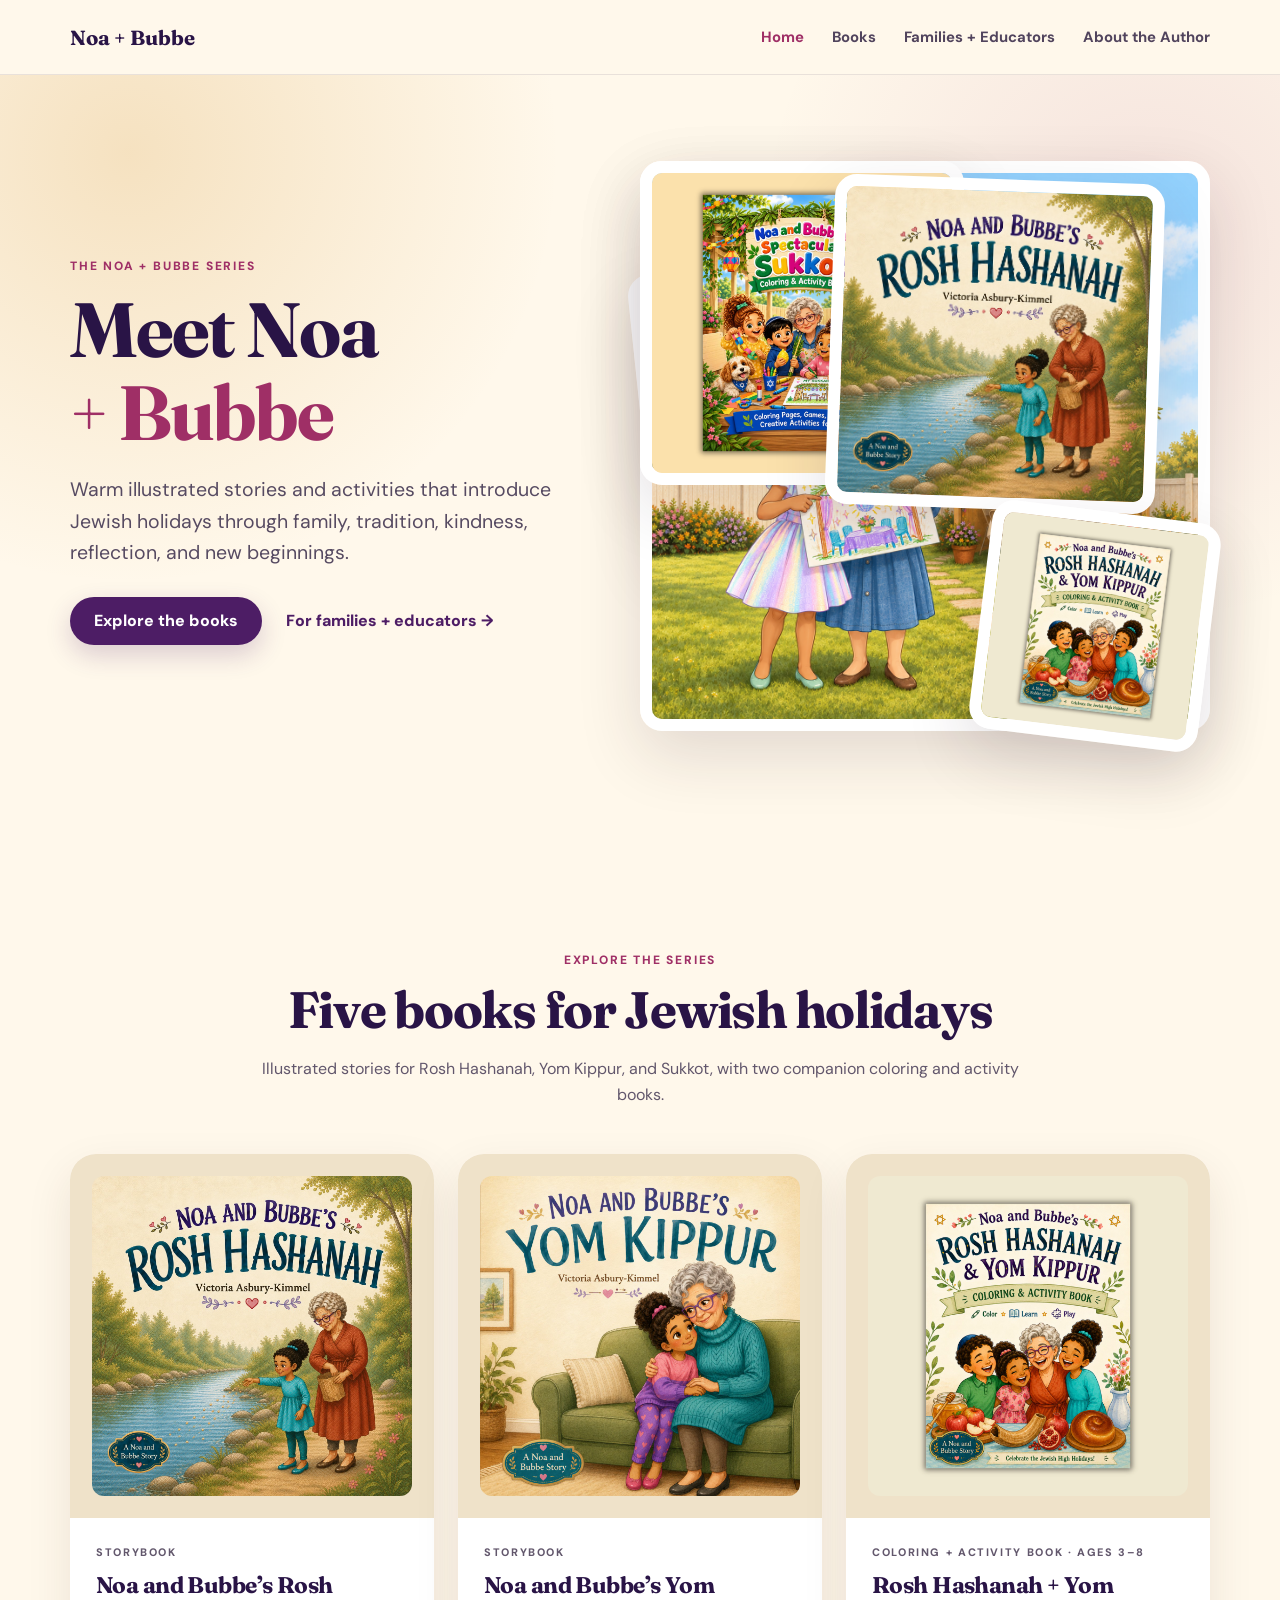
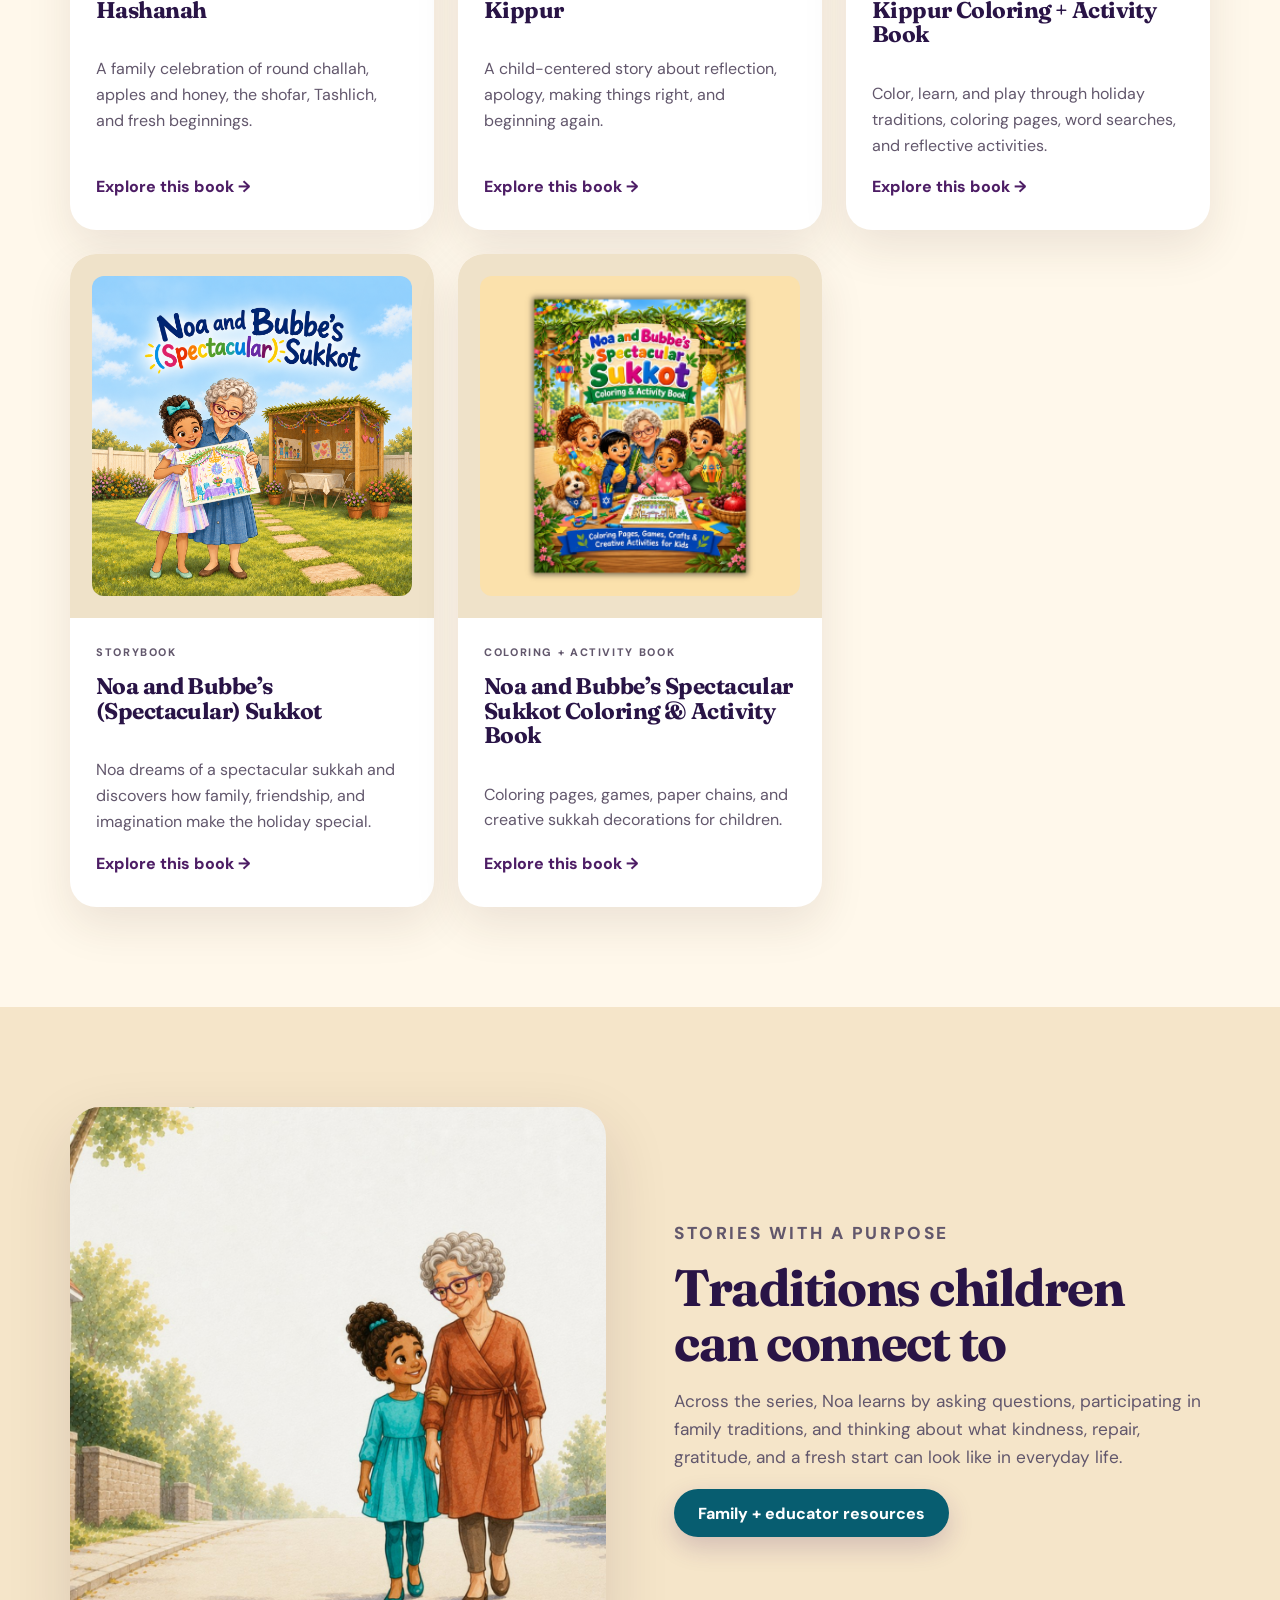
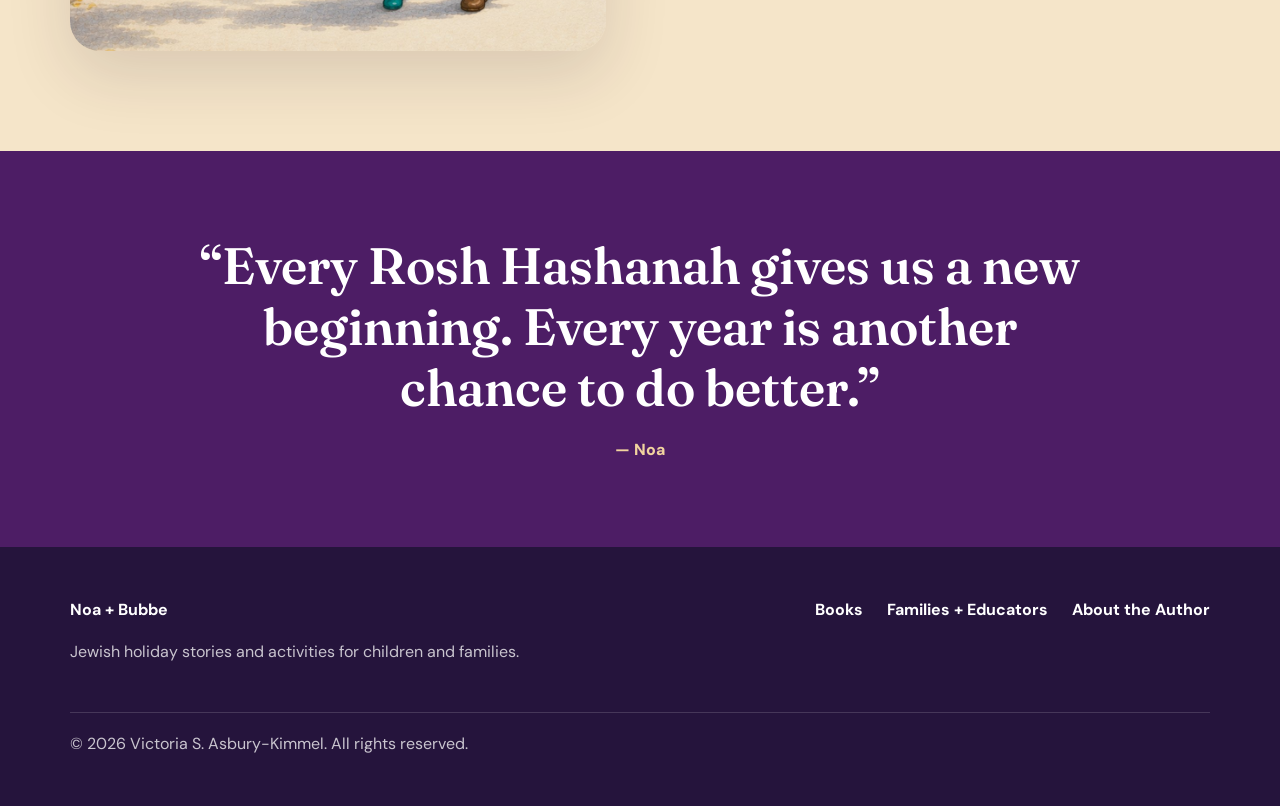
==== commit 25b10d2c: "Add files via upload Updated index and books pages" ====
--- a/index.html
+++ b/index.html
@@ -32,10 +32,12 @@
       <p class="dek">Warm illustrated stories and activities that introduce Jewish holidays through family, tradition, kindness, reflection, and new beginnings.</p>
       <div class="actions"><a class="button" href="books.html">Explore the books</a><a class="text-link" href="families-educators.html">For families + educators →</a></div>
     </div>
-    <div class="cover-stack" aria-label="Three Noa and Bubbe book covers">
+    <div class="cover-stack" aria-label="Five Noa and Bubbe book covers">
       <img class="stack-yom" src="yom-kippur-cover.jpg" alt="Noa and Bubbe's Yom Kippur book cover">
       <img class="stack-rosh" src="rosh-hashanah-cover.jpg" alt="Noa and Bubbe's Rosh Hashanah book cover">
       <img class="stack-activity" src="high-holidays-activity-cover.jpg" alt="Noa and Bubbe's Rosh Hashanah and Yom Kippur Coloring and Activity Book cover">
+      <img class="stack-sukkot" src="sukkot-cover.png" alt="Noa and Bubbe’s (Spectacular) Sukkot cover">
+      <img class="stack-sukkot-activity" src="sukkot-activity-cover.png" alt="Noa and Bubbe’s Spectacular Sukkot Coloring and Activity Book cover">
     </div>
   </div>
 </section>
@@ -43,8 +45,8 @@
 <section class="section">
   <div class="shell section-heading center">
     <p class="eyebrow">Explore the series</p>
-    <h2>Three books for the High Holidays</h2>
-    <p>Storybooks for Rosh Hashanah and Yom Kippur, plus a coloring and activity book designed for children ages 3–8.</p>
+    <h2>Five books for Jewish holidays</h2>
+    <p>Illustrated stories for Rosh Hashanah, Yom Kippur, and Sukkot, with two companion coloring and activity books.</p>
   </div>
   <div class="shell book-grid">
     <article class="book-card">
@@ -59,6 +61,8 @@
       <div class="book-cover-wrap portrait"><img src="high-holidays-activity-cover.jpg" alt=""></div>
       <div class="book-card-body"><p class="mini-label">Coloring + Activity Book · Ages 3–8</p><h3>Rosh Hashanah + Yom Kippur Coloring + Activity Book</h3><p>Color, learn, and play through holiday traditions, coloring pages, word searches, and reflective activities.</p><a class="card-link" href="activity-book.html">Explore this book →</a></div>
     </article>
+    <article class="book-card"><div class="book-cover-wrap"><img src="sukkot-cover.png" alt="Noa and Bubbe’s (Spectacular) Sukkot cover"></div><div class="book-card-body"><p class="mini-label">Storybook</p><h3>Noa and Bubbe’s (Spectacular) Sukkot</h3><p>Noa dreams of a spectacular sukkah and discovers how family, friendship, and imagination make the holiday special.</p><a class="card-link" href="sukkot.html">Explore this book →</a></div></article>
+    <article class="book-card"><div class="book-cover-wrap portrait"><img src="sukkot-activity-cover.png" alt="Spectacular Sukkot Coloring and Activity Book cover"></div><div class="book-card-body"><p class="mini-label">Coloring + Activity Book</p><h3>Noa and Bubbe’s Spectacular Sukkot Coloring &amp; Activity Book</h3><p>Coloring pages, games, paper chains, and creative sukkah decorations for children.</p><a class="card-link" href="sukkot-activity.html">Explore this book →</a></div></article>
   </div>
 </section>
 
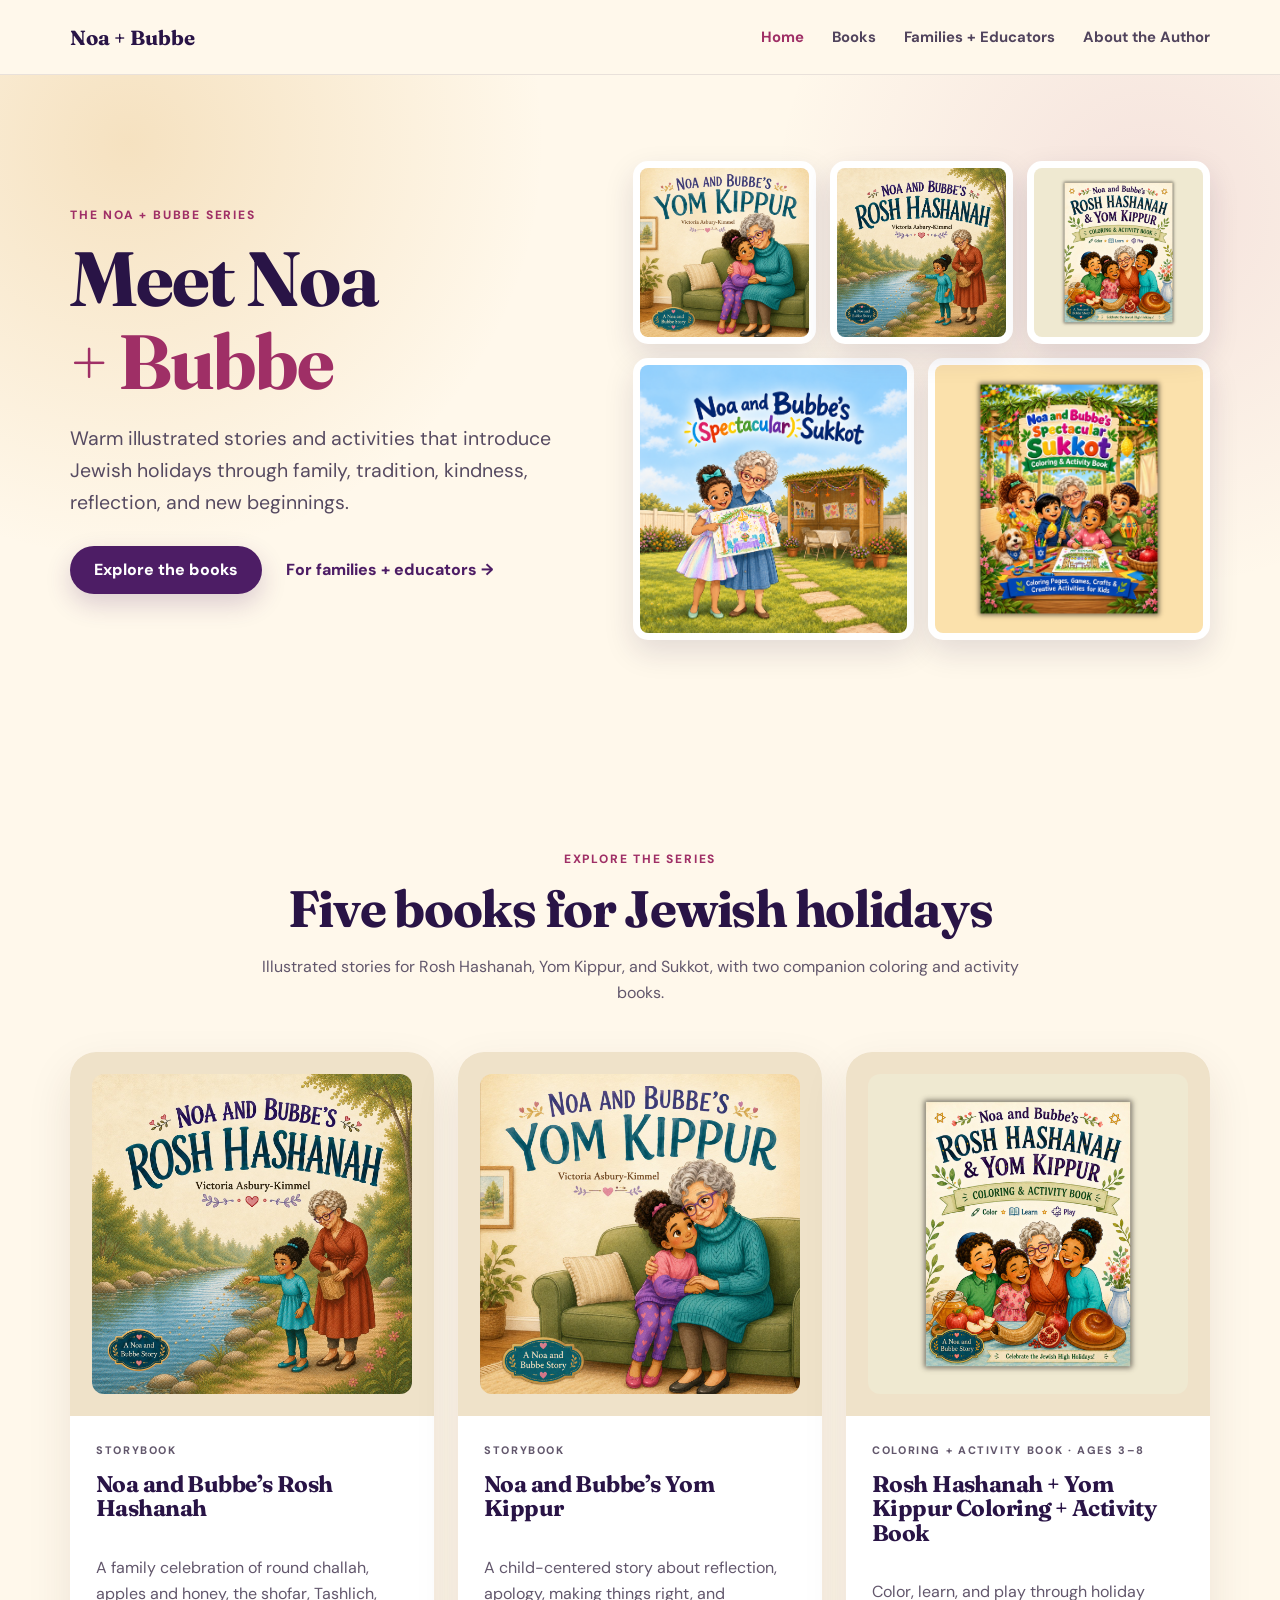
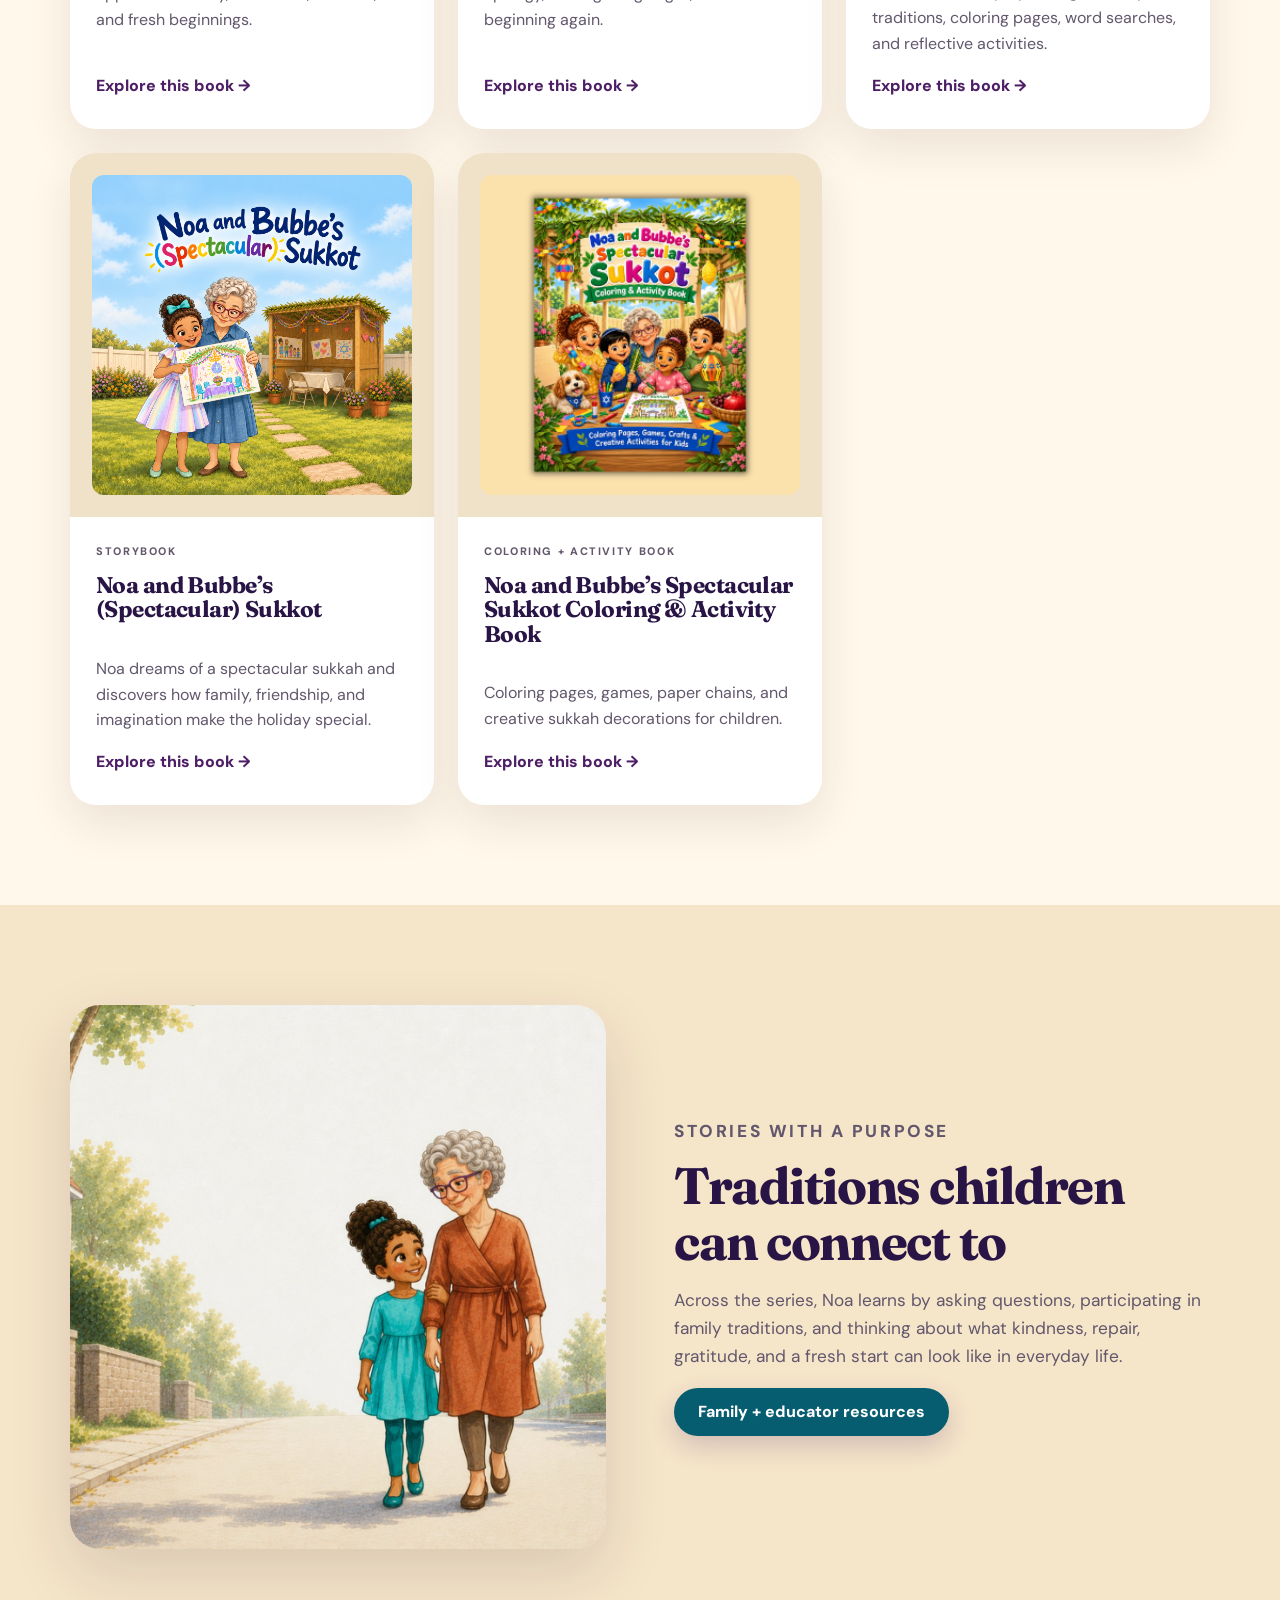
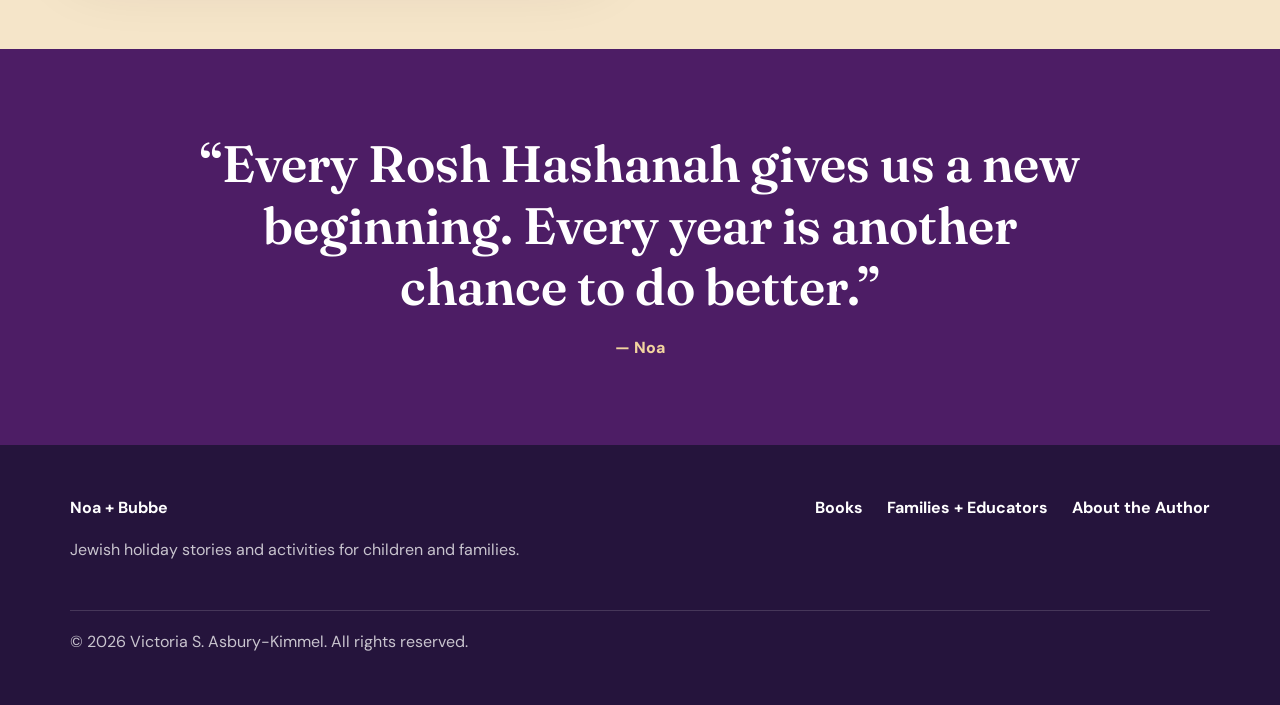
==== commit c9a9d4a4: "Add files via upload update for sukkot 5 books" ====
--- a/index.html
+++ b/index.html
@@ -32,7 +32,7 @@
       <p class="dek">Warm illustrated stories and activities that introduce Jewish holidays through family, tradition, kindness, reflection, and new beginnings.</p>
       <div class="actions"><a class="button" href="books.html">Explore the books</a><a class="text-link" href="families-educators.html">For families + educators →</a></div>
     </div>
-    <div class="cover-stack" aria-label="Five Noa and Bubbe book covers">
+    <div class="cover-stack cover-gallery" aria-label="Five Noa and Bubbe book covers">
       <img class="stack-yom" src="yom-kippur-cover.jpg" alt="Noa and Bubbe's Yom Kippur book cover">
       <img class="stack-rosh" src="rosh-hashanah-cover.jpg" alt="Noa and Bubbe's Rosh Hashanah book cover">
       <img class="stack-activity" src="high-holidays-activity-cover.jpg" alt="Noa and Bubbe's Rosh Hashanah and Yom Kippur Coloring and Activity Book cover">
--- a/styles.css
+++ b/styles.css
@@ -86,3 +86,20 @@
   .contact-grid{grid-template-columns:1fr}
   .stay-in-touch{padding:1.5rem}
 }
+
+/* Five-book collection additions */
+.book-grid{grid-template-columns:repeat(3,minmax(0,1fr))}
+.stack-sukkot{width:190px;left:5px;top:0;z-index:1;transform:rotate(-13deg)}
+.stack-sukkot-activity{width:155px;right:5px;top:0;z-index:1;transform:rotate(12deg)}
+.sukkot-description{max-width:850px;margin-inline:auto}
+@media(max-width:760px){.book-grid{grid-template-columns:1fr}.stack-sukkot{width:135px;left:0;top:0}.stack-sukkot-activity{width:110px;right:0;top:0}}
+@media(min-width:761px) and (max-width:1050px){.book-grid{grid-template-columns:repeat(2,minmax(0,1fr))}}
+
+/* Five-book homepage gallery: replaces the old absolute-positioned three-book stack. */
+.series-hero .hero-grid {grid-template-columns:minmax(0, .94fr) minmax(0, 1.06fr);gap:clamp(28px,4vw,64px)}
+.cover-stack.cover-gallery {height:auto;max-width:100%;min-width:0;display:grid;grid-template-columns:repeat(6,minmax(0,1fr));gap:14px;align-items:stretch;margin:0}
+.cover-stack.cover-gallery img {position:static;inset:auto;transform:none;display:block;width:100%;height:100%;min-width:0;aspect-ratio:1/1;object-fit:contain;background:#fff;border:7px solid #fff;border-radius:15px;box-shadow:0 12px 30px rgba(41,20,70,.13)}
+.cover-stack.cover-gallery .stack-yom,.cover-stack.cover-gallery .stack-rosh,.cover-stack.cover-gallery .stack-activity {grid-column:span 2}
+.cover-stack.cover-gallery .stack-sukkot,.cover-stack.cover-gallery .stack-sukkot-activity {grid-column:span 3}
+@media(max-width:900px){.series-hero .hero-grid{grid-template-columns:1fr}.cover-stack.cover-gallery{width:min(100%,650px);margin:0 auto}}
+@media(max-width:480px){.cover-stack.cover-gallery{gap:8px}.cover-stack.cover-gallery img{border-width:4px;border-radius:10px}}
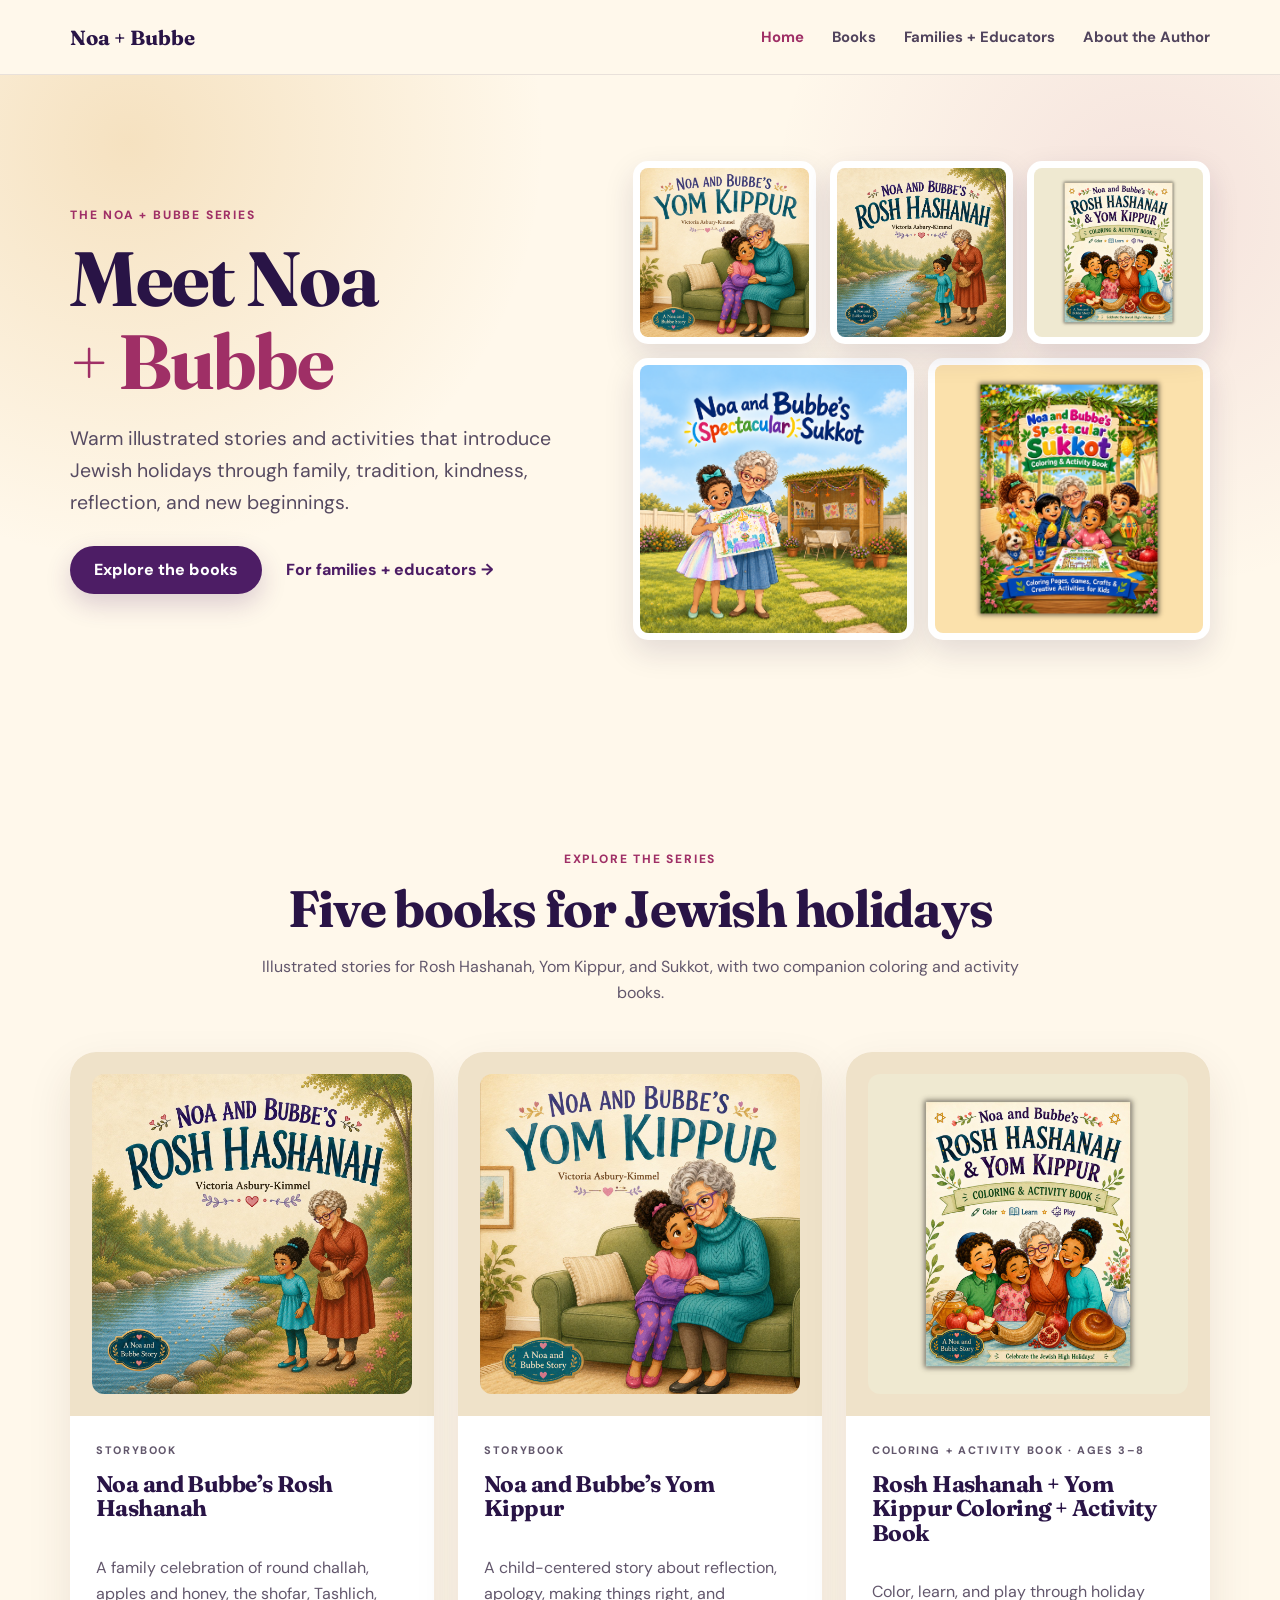
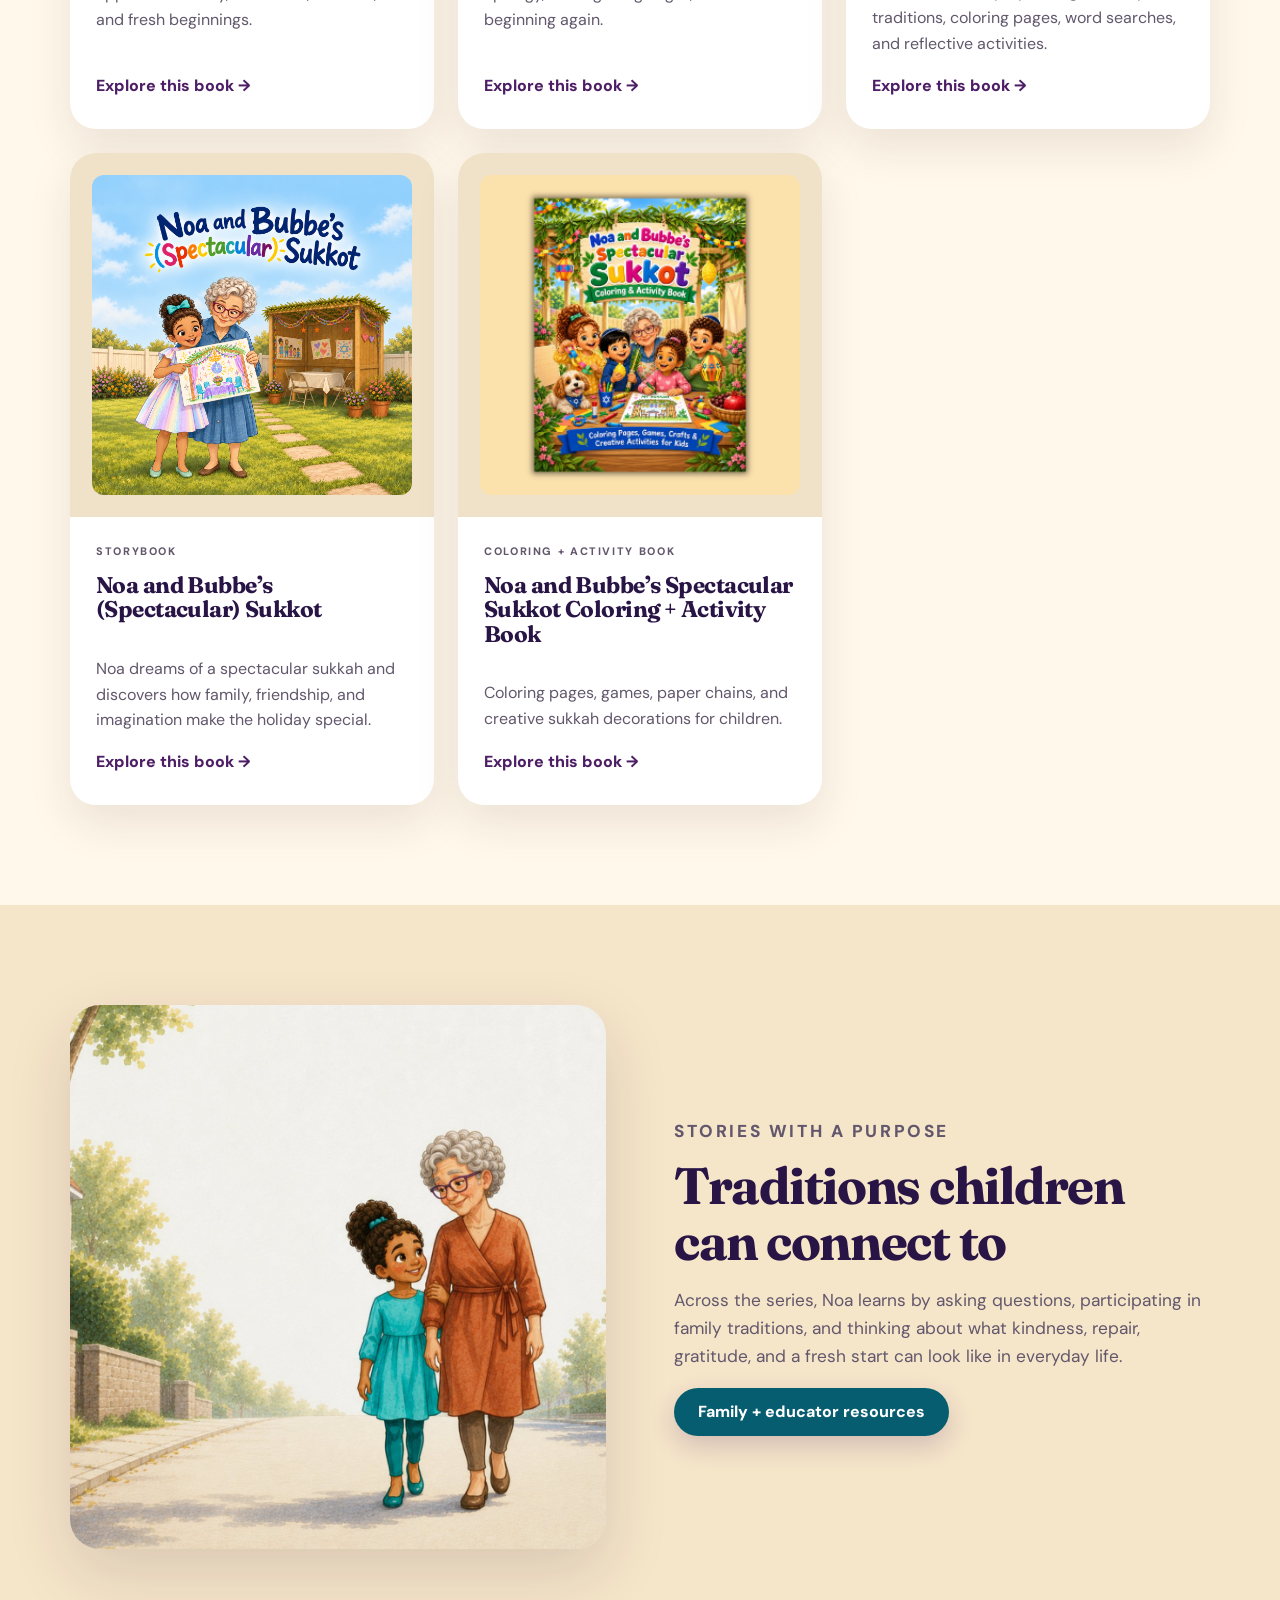
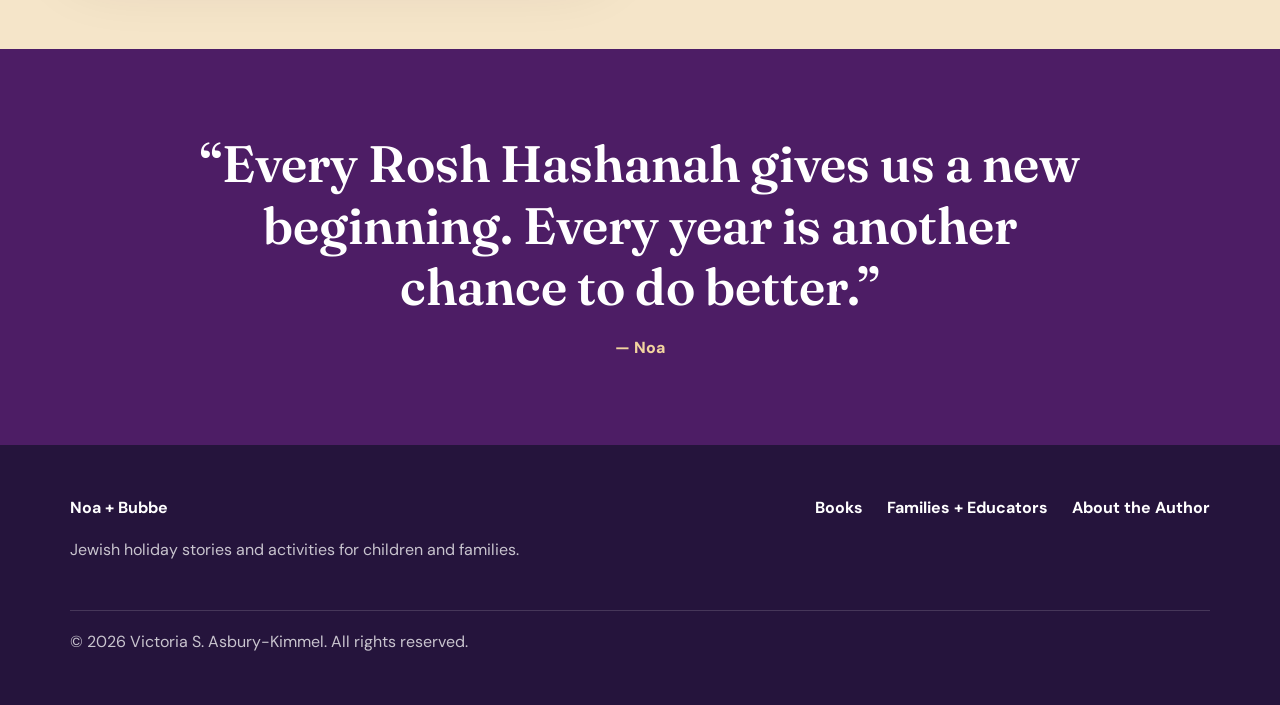
==== commit a3bba457: "Update index.html change @ to +" ====
--- a/index.html
+++ b/index.html
@@ -62,7 +62,7 @@
       <div class="book-card-body"><p class="mini-label">Coloring + Activity Book · Ages 3–8</p><h3>Rosh Hashanah + Yom Kippur Coloring + Activity Book</h3><p>Color, learn, and play through holiday traditions, coloring pages, word searches, and reflective activities.</p><a class="card-link" href="activity-book.html">Explore this book →</a></div>
     </article>
     <article class="book-card"><div class="book-cover-wrap"><img src="sukkot-cover.png" alt="Noa and Bubbe’s (Spectacular) Sukkot cover"></div><div class="book-card-body"><p class="mini-label">Storybook</p><h3>Noa and Bubbe’s (Spectacular) Sukkot</h3><p>Noa dreams of a spectacular sukkah and discovers how family, friendship, and imagination make the holiday special.</p><a class="card-link" href="sukkot.html">Explore this book →</a></div></article>
-    <article class="book-card"><div class="book-cover-wrap portrait"><img src="sukkot-activity-cover.png" alt="Spectacular Sukkot Coloring and Activity Book cover"></div><div class="book-card-body"><p class="mini-label">Coloring + Activity Book</p><h3>Noa and Bubbe’s Spectacular Sukkot Coloring &amp; Activity Book</h3><p>Coloring pages, games, paper chains, and creative sukkah decorations for children.</p><a class="card-link" href="sukkot-activity.html">Explore this book →</a></div></article>
+    <article class="book-card"><div class="book-cover-wrap portrait"><img src="sukkot-activity-cover.png" alt="Spectacular Sukkot Coloring and Activity Book cover"></div><div class="book-card-body"><p class="mini-label">Coloring + Activity Book</p><h3>Noa and Bubbe’s Spectacular Sukkot Coloring + Activity Book</h3><p>Coloring pages, games, paper chains, and creative sukkah decorations for children.</p><a class="card-link" href="sukkot-activity.html">Explore this book →</a></div></article>
   </div>
 </section>
 
@@ -95,4 +95,4 @@
 </footer>
 <script src="script.js"></script>
 </body>
-</html>+</html>
